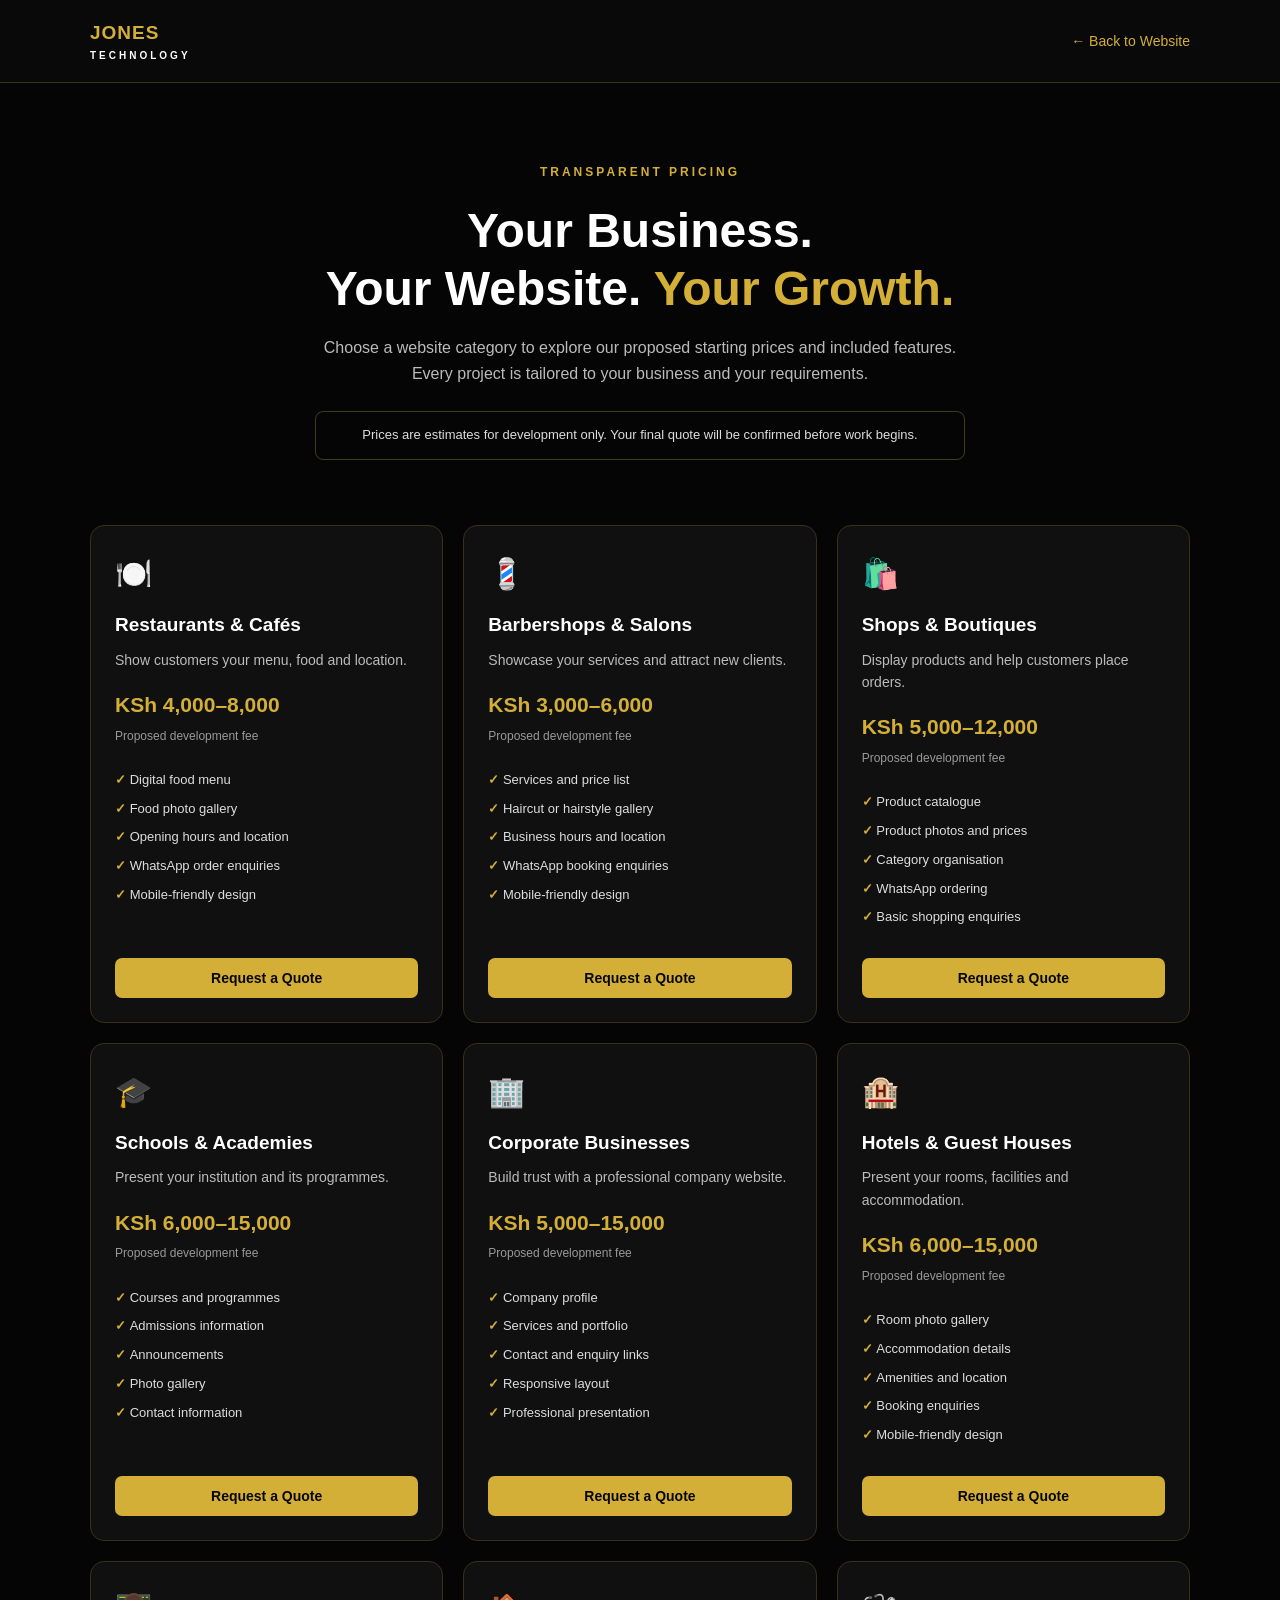
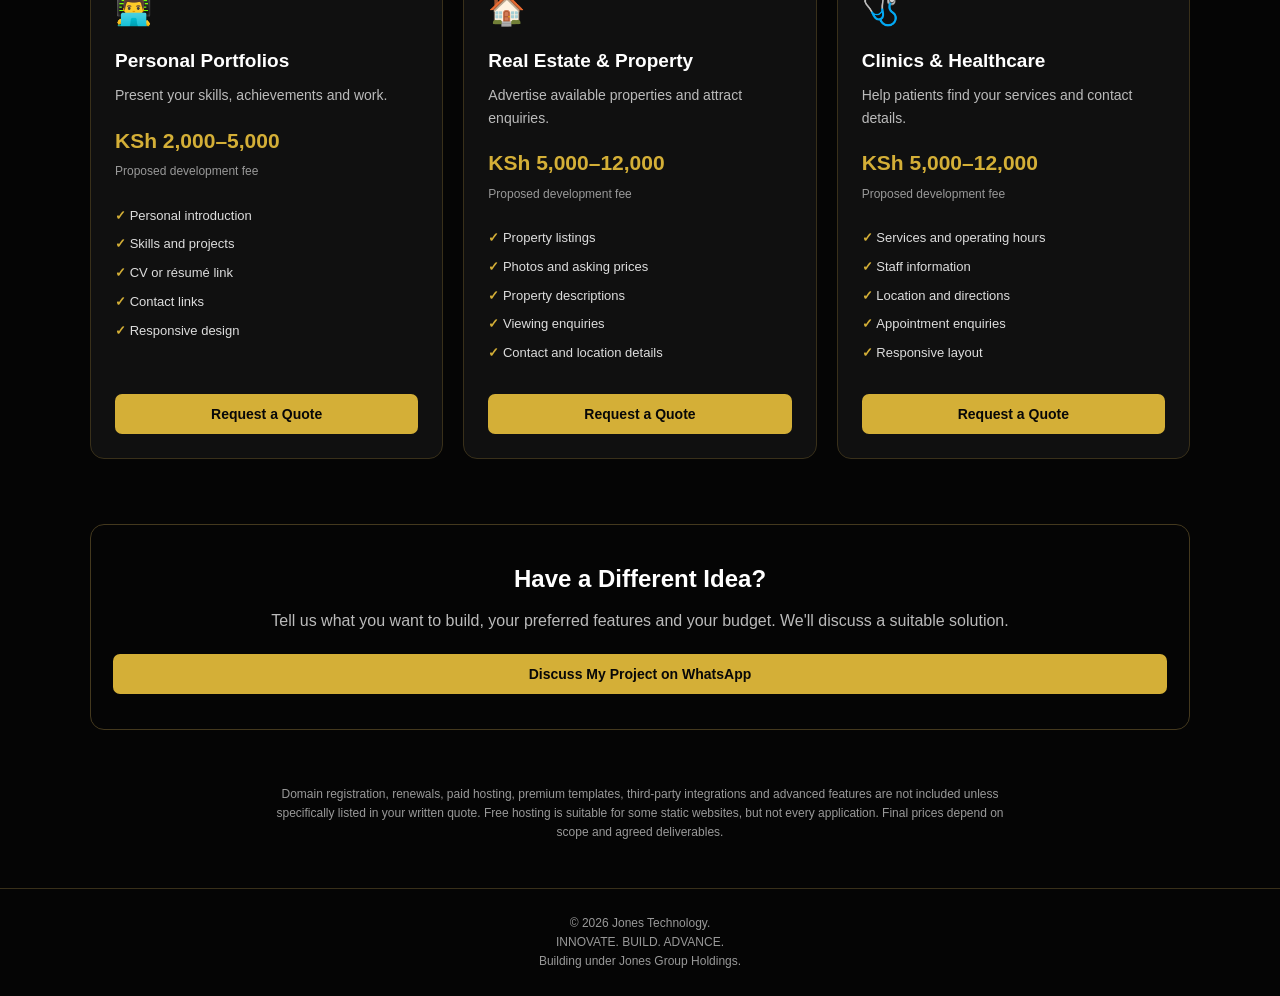
==== pricing.html @ f7d8b6e4 "Add files via upload" ====
<!DOCTYPE html>
<html lang="en">
<head>
    <meta charset="UTF-8">
    <meta name="viewport" content="width=device-width, initial-scale=1.0">

    <title>Website Pricing | Jones Technology</title>

    <meta name="description"
          content="Explore website development packages for restaurants, barbershops, shops, schools and businesses by Jones Technology.">

    <style>
        * {
            margin: 0;
            padding: 0;
            box-sizing: border-box;
        }

        body {
            background: #050505;
            color: #fff;
            font-family: Arial, sans-serif;
            line-height: 1.6;
        }

        a {
            color: inherit;
            text-decoration: none;
        }

        .container {
            width: min(1100px, 92%);
            margin: auto;
        }

        header {
            background: #090909;
            border-bottom: 1px solid #3d3219;
            padding: 18px 0;
        }

        .navbar {
            display: flex;
            justify-content: space-between;
            align-items: center;
            gap: 15px;
        }

        .brand {
            color: #d4af37;
            font-size: 19px;
            font-weight: bold;
            letter-spacing: 1px;
        }

        .brand small {
            display: block;
            color: #fff;
            font-size: 10px;
            letter-spacing: 3px;
        }

        .back-link {
            color: #d4af37;
            font-size: 14px;
        }

        .hero {
            text-align: center;
            padding: 75px 0 45px;
        }

        .tag {
            color: #d4af37;
            font-size: 12px;
            font-weight: bold;
            letter-spacing: 3px;
        }

        h1 {
            font-size: clamp(30px, 6vw, 48px);
            line-height: 1.2;
            margin: 18px 0;
        }

        .hero p {
            color: #bbb;
            max-width: 650px;
            margin: auto;
        }

        .notice {
            margin: 25px auto 0;
            max-width: 650px;
            padding: 13px;
            border: 1px solid #44391e;
            border-radius: 8px;
            color: #ddd;
            font-size: 13px;
        }

        .categories {
            display: grid;
            grid-template-columns: repeat(3, minmax(0, 1fr));
            gap: 20px;
            padding: 20px 0 65px;
        }

        .card {
            background: #101010;
            border: 1px solid #39301a;
            border-radius: 14px;
            padding: 24px;
            display: flex;
            flex-direction: column;
            align-items: flex-start;
            transition: border-color .2s;
        }

        .card:hover,
        .card:target {
            border-color: #d4af37;
        }

        .icon {
            font-size: 30px;
            margin-bottom: 12px;
        }

        .card h2 {
            font-size: 19px;
            margin-bottom: 8px;
        }

        .card p {
            color: #bbb;
            font-size: 14px;
        }

        .price {
            color: #d4af37;
            font-size: 21px;
            font-weight: bold;
            margin: 17px 0 5px;
        }

        .price-note {
            color: #999;
            font-size: 12px;
            margin-bottom: 16px;
        }

        .features {
            list-style: none;
            margin: 8px 0 22px;
            font-size: 13px;
            color: #ddd;
        }

        .features li {
            margin-bottom: 8px;
        }

        .features li::before {
            content: "✓ ";
            color: #d4af37;
            font-weight: bold;
        }

        .quote-button {
            display: block;
            width: 100%;
            margin-top: auto;
            padding: 12px;
            background: #d4af37;
            color: #080808;
            text-align: center;
            font-weight: bold;
            border-radius: 7px;
            border: none;
            cursor: pointer;
            font-size: 14px;
        }

        .quote-button:hover {
            background: #f0d675;
        }

        .custom {
            border: 1px solid #44391e;
            border-radius: 14px;
            padding: 35px 22px;
            text-align: center;
            margin-bottom: 55px;
        }

        .custom h2 {
            margin-bottom: 10px;
        }

        .custom p {
            color: #bbb;
            margin-bottom: 20px;
        }

        .cost-note {
            color: #999;
            font-size: 12px;
            max-width: 760px;
            margin: 0 auto 45px;
            text-align: center;
        }

        footer {
            border-top: 1px solid #39301a;
            padding: 25px 0;
            text-align: center;
            color: #999;
            font-size: 12px;
        }

        @media (max-width: 850px) {
            .categories {
                grid-template-columns: repeat(2, minmax(0, 1fr));
            }
        }

        @media (max-width: 540px) {
            .categories {
                grid-template-columns: 1fr;
            }

            .hero {
                padding-top: 55px;
            }

            .card {
                padding: 22px;
            }
        }
    </style>
</head>

<body>

<header>
    <div class="container navbar">
        <a href="index.html" class="brand">
            JONES
            <small>TECHNOLOGY</small>
        </a>

        <a href="index.html#pricing" class="back-link">
            ← Back to Website
        </a>
    </div>
</header>

<main>
    <section class="hero">
        <div class="container">
            <span class="tag">TRANSPARENT PRICING</span>

            <h1>
                Your Business.<br>
                Your Website.
                <span style="color:#d4af37;">Your Growth.</span>
            </h1>

            <p>
                Choose a website category to explore our proposed
                starting prices and included features. Every project
                is tailored to your business and your requirements.
            </p>

            <div class="notice">
                Prices are estimates for development only.
                Your final quote will be confirmed before work begins.
            </div>
        </div>
    </section>

    <section class="container categories">

        <article class="card" id="restaurant">
            <div class="icon">🍽️</div>
            <h2>Restaurants & Cafés</h2>
            <p>Show customers your menu, food and location.</p>
            <div class="price">KSh 4,000–8,000</div>
            <div class="price-note">Proposed development fee</div>
            <ul class="features">
                <li>Digital food menu</li>
                <li>Food photo gallery</li>
                <li>Opening hours and location</li>
                <li>WhatsApp order enquiries</li>
                <li>Mobile-friendly design</li>
            </ul>
            <button class="quote-button"
                    type="button"
                    data-category="Restaurant or Café"
                    data-price="KSh 4,000–8,000">
                Request a Quote
            </button>
        </article>

        <article class="card" id="barbershop">
            <div class="icon">💈</div>
            <h2>Barbershops & Salons</h2>
            <p>Showcase your services and attract new clients.</p>
            <div class="price">KSh 3,000–6,000</div>
            <div class="price-note">Proposed development fee</div>
            <ul class="features">
                <li>Services and price list</li>
                <li>Haircut or hairstyle gallery</li>
                <li>Business hours and location</li>
                <li>WhatsApp booking enquiries</li>
                <li>Mobile-friendly design</li>
            </ul>
            <button class="quote-button"
                    type="button"
                    data-category="Barbershop or Salon"
                    data-price="KSh 3,000–6,000">
                Request a Quote
            </button>
        </article>

        <article class="card" id="shop">
            <div class="icon">🛍️</div>
            <h2>Shops & Boutiques</h2>
            <p>Display products and help customers place orders.</p>
            <div class="price">KSh 5,000–12,000</div>
            <div class="price-note">Proposed development fee</div>
            <ul class="features">
                <li>Product catalogue</li>
                <li>Product photos and prices</li>
                <li>Category organisation</li>
                <li>WhatsApp ordering</li>
                <li>Basic shopping enquiries</li>
            </ul>
            <button class="quote-button"
                    type="button"
                    data-category="Shop or Boutique"
                    data-price="KSh 5,000–12,000">
                Request a Quote
            </button>
        </article>

        <article class="card" id="school">
            <div class="icon">🎓</div>
            <h2>Schools & Academies</h2>
            <p>Present your institution and its programmes.</p>
            <div class="price">KSh 6,000–15,000</div>
            <div class="price-note">Proposed development fee</div>
            <ul class="features">
                <li>Courses and programmes</li>
                <li>Admissions information</li>
                <li>Announcements</li>
                <li>Photo gallery</li>
                <li>Contact information</li>
            </ul>
            <button class="quote-button"
                    type="button"
                    data-category="School or Academy"
                    data-price="KSh 6,000–15,000">
                Request a Quote
            </button>
        </article>

        <article class="card" id="corporate">
            <div class="icon">🏢</div>
            <h2>Corporate Businesses</h2>
            <p>Build trust with a professional company website.</p>
            <div class="price">KSh 5,000–15,000</div>
            <div class="price-note">Proposed development fee</div>
            <ul class="features">
                <li>Company profile</li>
                <li>Services and portfolio</li>
                <li>Contact and enquiry links</li>
                <li>Responsive layout</li>
                <li>Professional presentation</li>
            </ul>
            <button class="quote-button"
                    type="button"
                    data-category="Corporate Business"
                    data-price="KSh 5,000–15,000">
                Request a Quote
            </button>
        </article>

        <article class="card" id="hotel">
            <div class="icon">🏨</div>
            <h2>Hotels & Guest Houses</h2>
            <p>Present your rooms, facilities and accommodation.</p>
            <div class="price">KSh 6,000–15,000</div>
            <div class="price-note">Proposed development fee</div>
            <ul class="features">
                <li>Room photo gallery</li>
                <li>Accommodation details</li>
                <li>Amenities and location</li>
                <li>Booking enquiries</li>
                <li>Mobile-friendly design</li>
            </ul>
            <button class="quote-button"
                    type="button"
                    data-category="Hotel or Guest House"
                    data-price="KSh 6,000–15,000">
                Request a Quote
            </button>
        </article>

        <article class="card" id="portfolio">
            <div class="icon">👨‍💻</div>
            <h2>Personal Portfolios</h2>
            <p>Present your skills, achievements and work.</p>
            <div class="price">KSh 2,000–5,000</div>
            <div class="price-note">Proposed development fee</div>
            <ul class="features">
                <li>Personal introduction</li>
                <li>Skills and projects</li>
                <li>CV or résumé link</li>
                <li>Contact links</li>
                <li>Responsive design</li>
            </ul>
            <button class="quote-button"
                    type="button"
                    data-category="Personal Portfolio"
                    data-price="KSh 2,000–5,000">
                Request a Quote
            </button>
        </article>

        <article class="card" id="real-estate">
            <div class="icon">🏠</div>
            <h2>Real Estate & Property</h2>
            <p>Advertise available properties and attract enquiries.</p>
            <div class="price">KSh 5,000–12,000</div>
            <div class="price-note">Proposed development fee</div>
            <ul class="features">
                <li>Property listings</li>
                <li>Photos and asking prices</li>
                <li>Property descriptions</li>
                <li>Viewing enquiries</li>
                <li>Contact and location details</li>
            </ul>
            <button class="quote-button"
                    type="button"
                    data-category="Real Estate or Property"
                    data-price="KSh 5,000–12,000">
                Request a Quote
            </button>
        </article>

        <article class="card" id="clinic">
            <div class="icon">🩺</div>
            <h2>Clinics & Healthcare</h2>
            <p>Help patients find your services and contact details.</p>
            <div class="price">KSh 5,000–12,000</div>
            <div class="price-note">Proposed development fee</div>
            <ul class="features">
                <li>Services and operating hours</li>
                <li>Staff information</li>
                <li>Location and directions</li>
                <li>Appointment enquiries</li>
                <li>Responsive layout</li>
            </ul>
            <button class="quote-button"
                    type="button"
                    data-category="Clinic or Healthcare Business"
                    data-price="KSh 5,000–12,000">
                Request a Quote
            </button>
        </article>

    </section>

    <section class="container custom">
        <h2>Have a Different Idea?</h2>
        <p>
            Tell us what you want to build, your preferred features
            and your budget. We'll discuss a suitable solution.
        </p>
        <button class="quote-button"
                type="button"
                data-category="Custom Website Project"
                data-price="Custom quote">
            Discuss My Project on WhatsApp
        </button>
    </section>

    <p class="container cost-note">
        Domain registration, renewals, paid hosting, premium templates,
        third-party integrations and advanced features are not included
        unless specifically listed in your written quote. Free hosting
        is suitable for some static websites, but not every application.
        Final prices depend on scope and agreed deliverables.
    </p>
</main>

<footer>
    <div class="container">
        <p>© <span id="year"></span> Jones Technology.</p>
        <p>INNOVATE. BUILD. ADVANCE.</p>
        <p>Building under Jones Group Holdings.</p>
    </div>
</footer>

<script>
    const WHATSAPP_NUMBER = "254118561249";

    document.getElementById("year").textContent =
        new Date().getFullYear();

    document.querySelectorAll(".quote-button").forEach(function(button) {
        button.addEventListener("click", function() {
            const category = button.dataset.category;
            const price = button.dataset.price;

            const message = [
                "Hello Jones Technology!",
                "",
                "I would like to enquire about a website project.",
                "",
                "Business category: " + category,
                "Displayed development price: " + price,
                "",
                "My business name:",
                "Features I need:",
                "My budget:",
                "My preferred launch date:",
                "",
                "Please provide a detailed quote, including any additional costs."
            ].join("\n");

            const url = "https://wa.me/" + WHATSAPP_NUMBER +
                "?text=" + encodeURIComponent(message);

            window.open(url, "_blank");
        });
    });
</script>

</body>
</html>
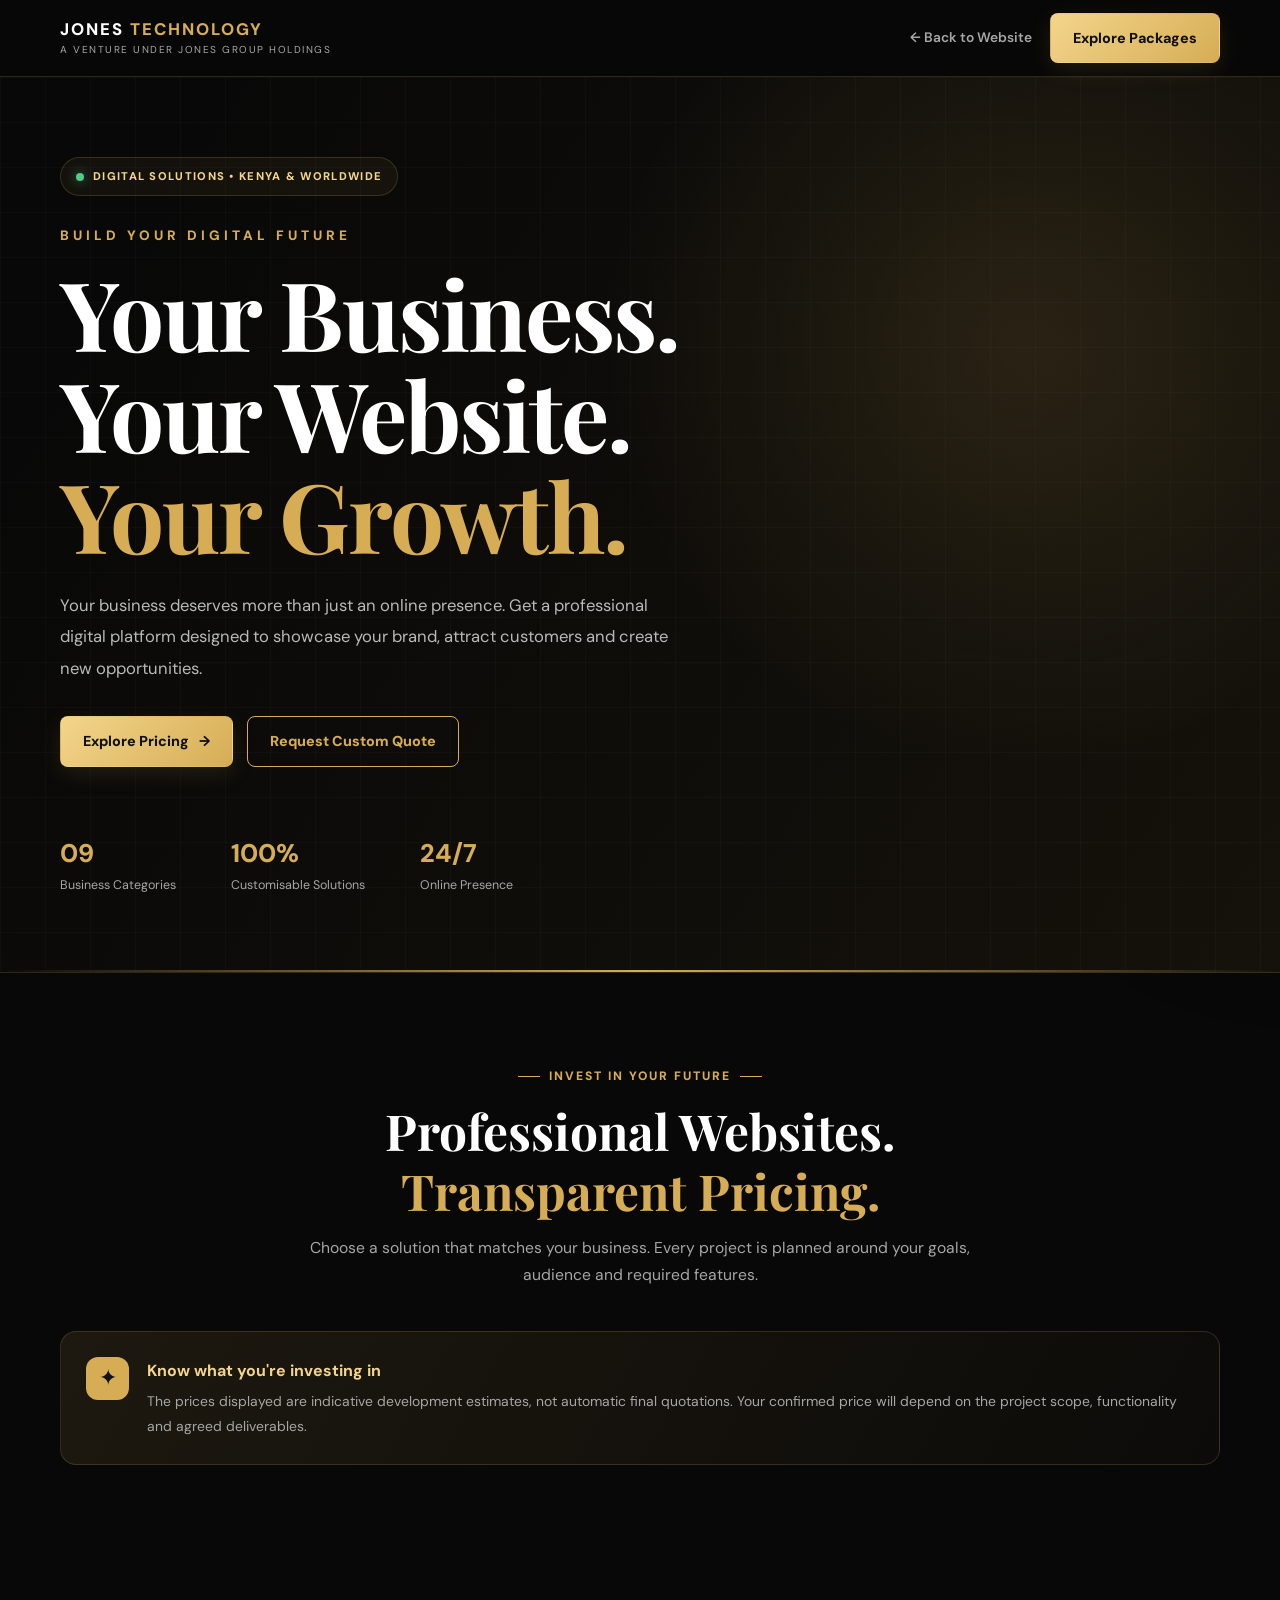
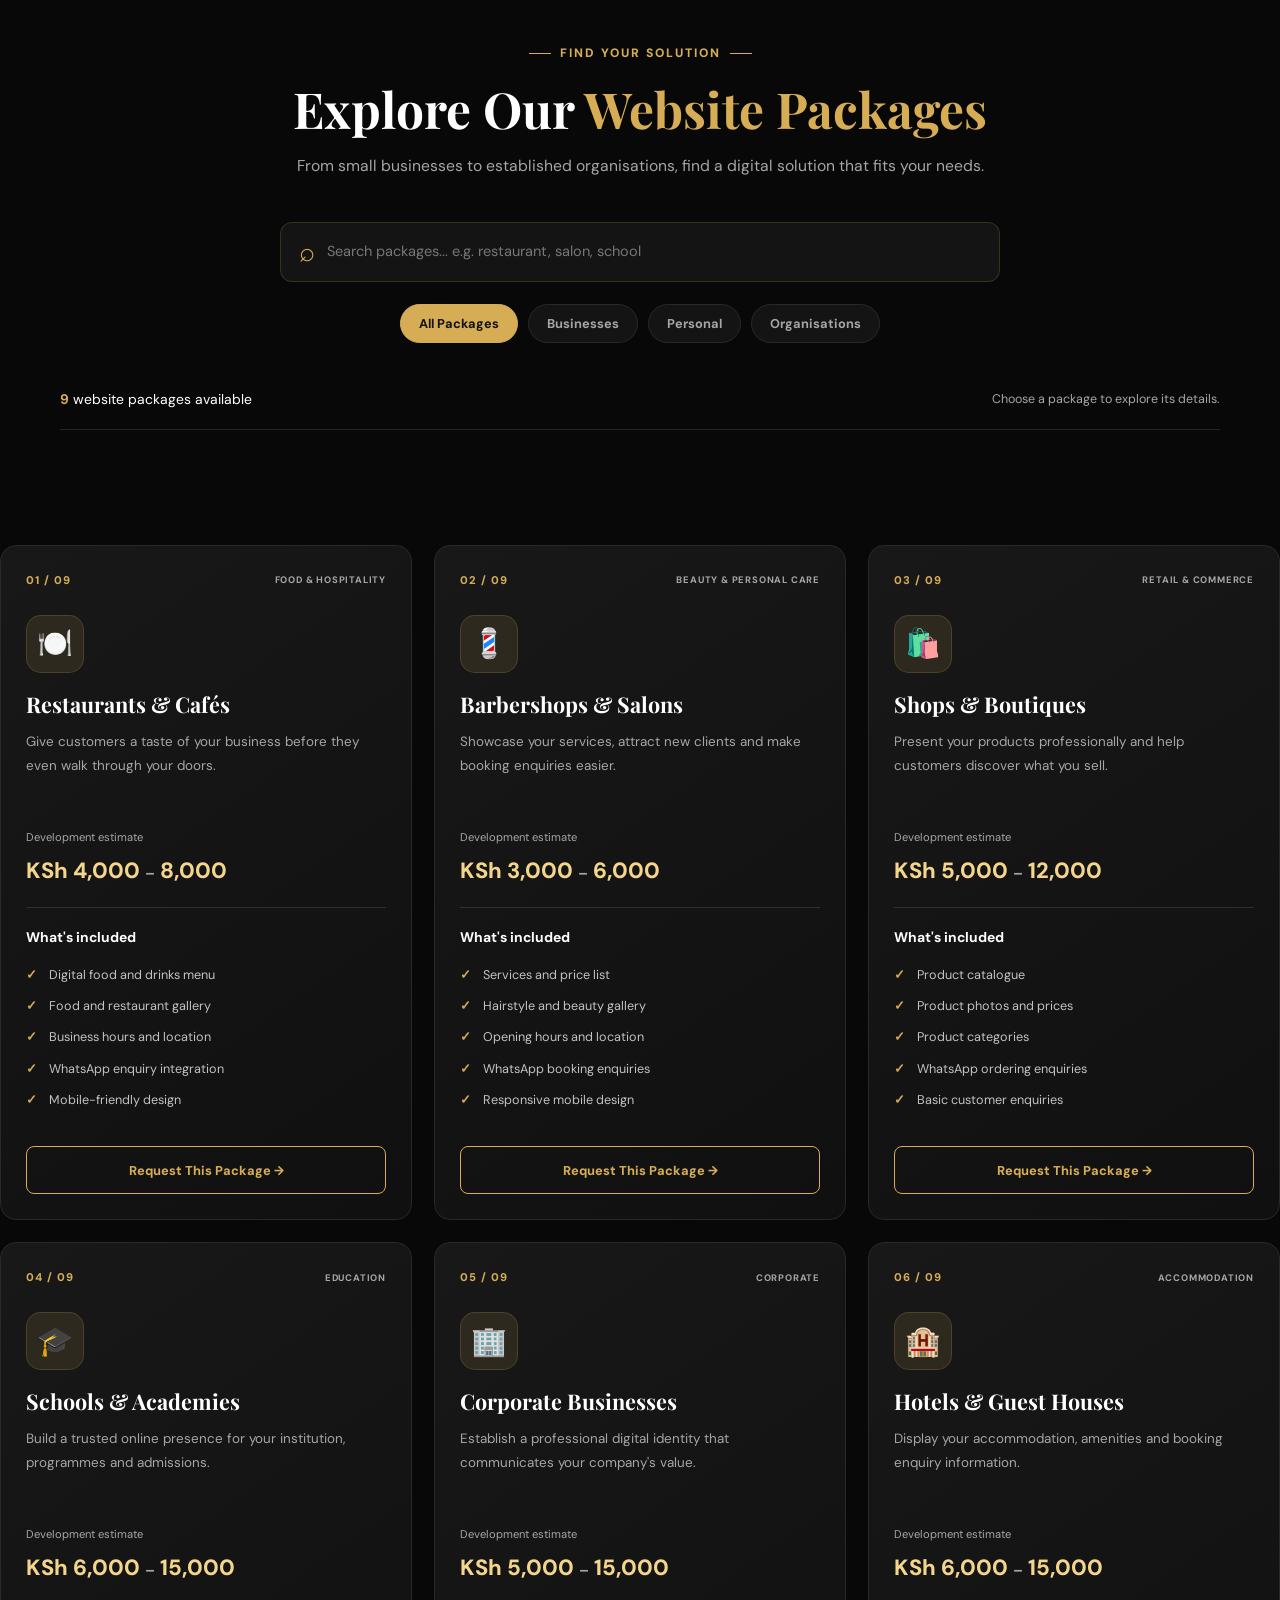
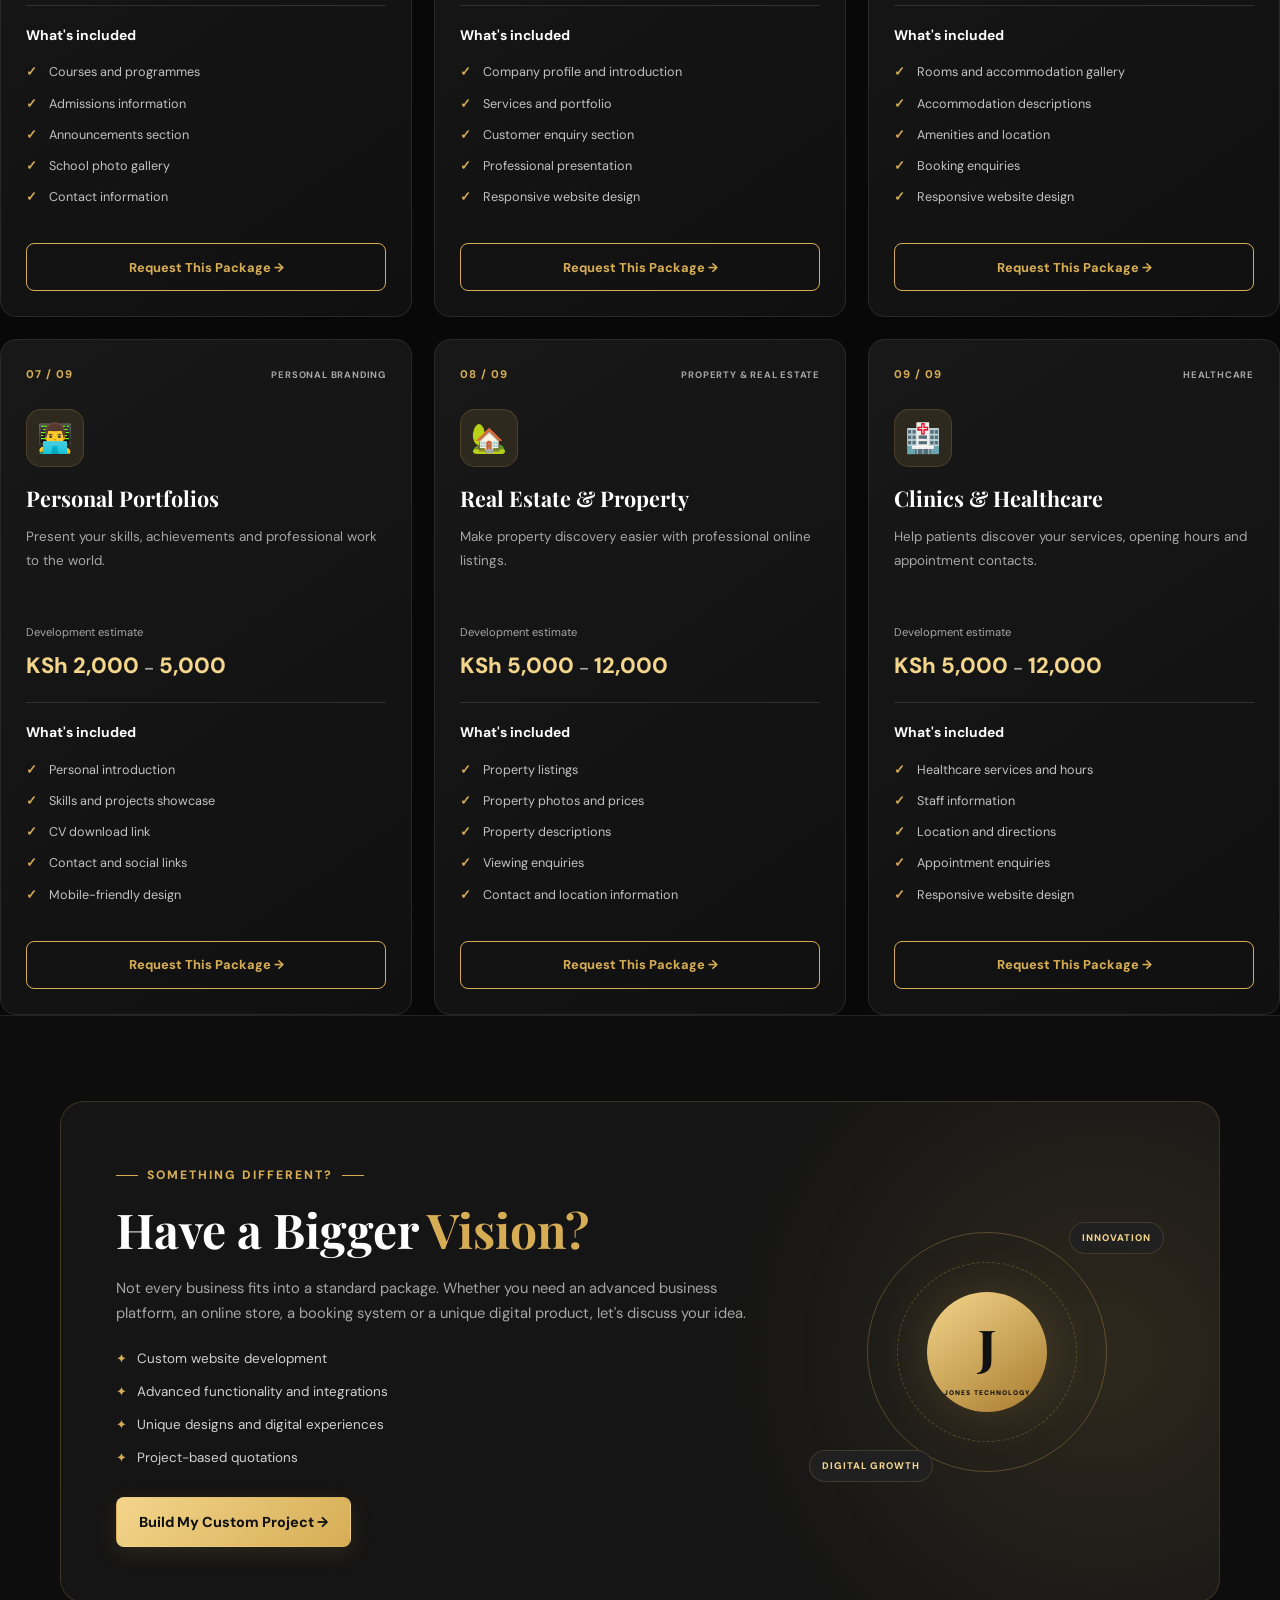
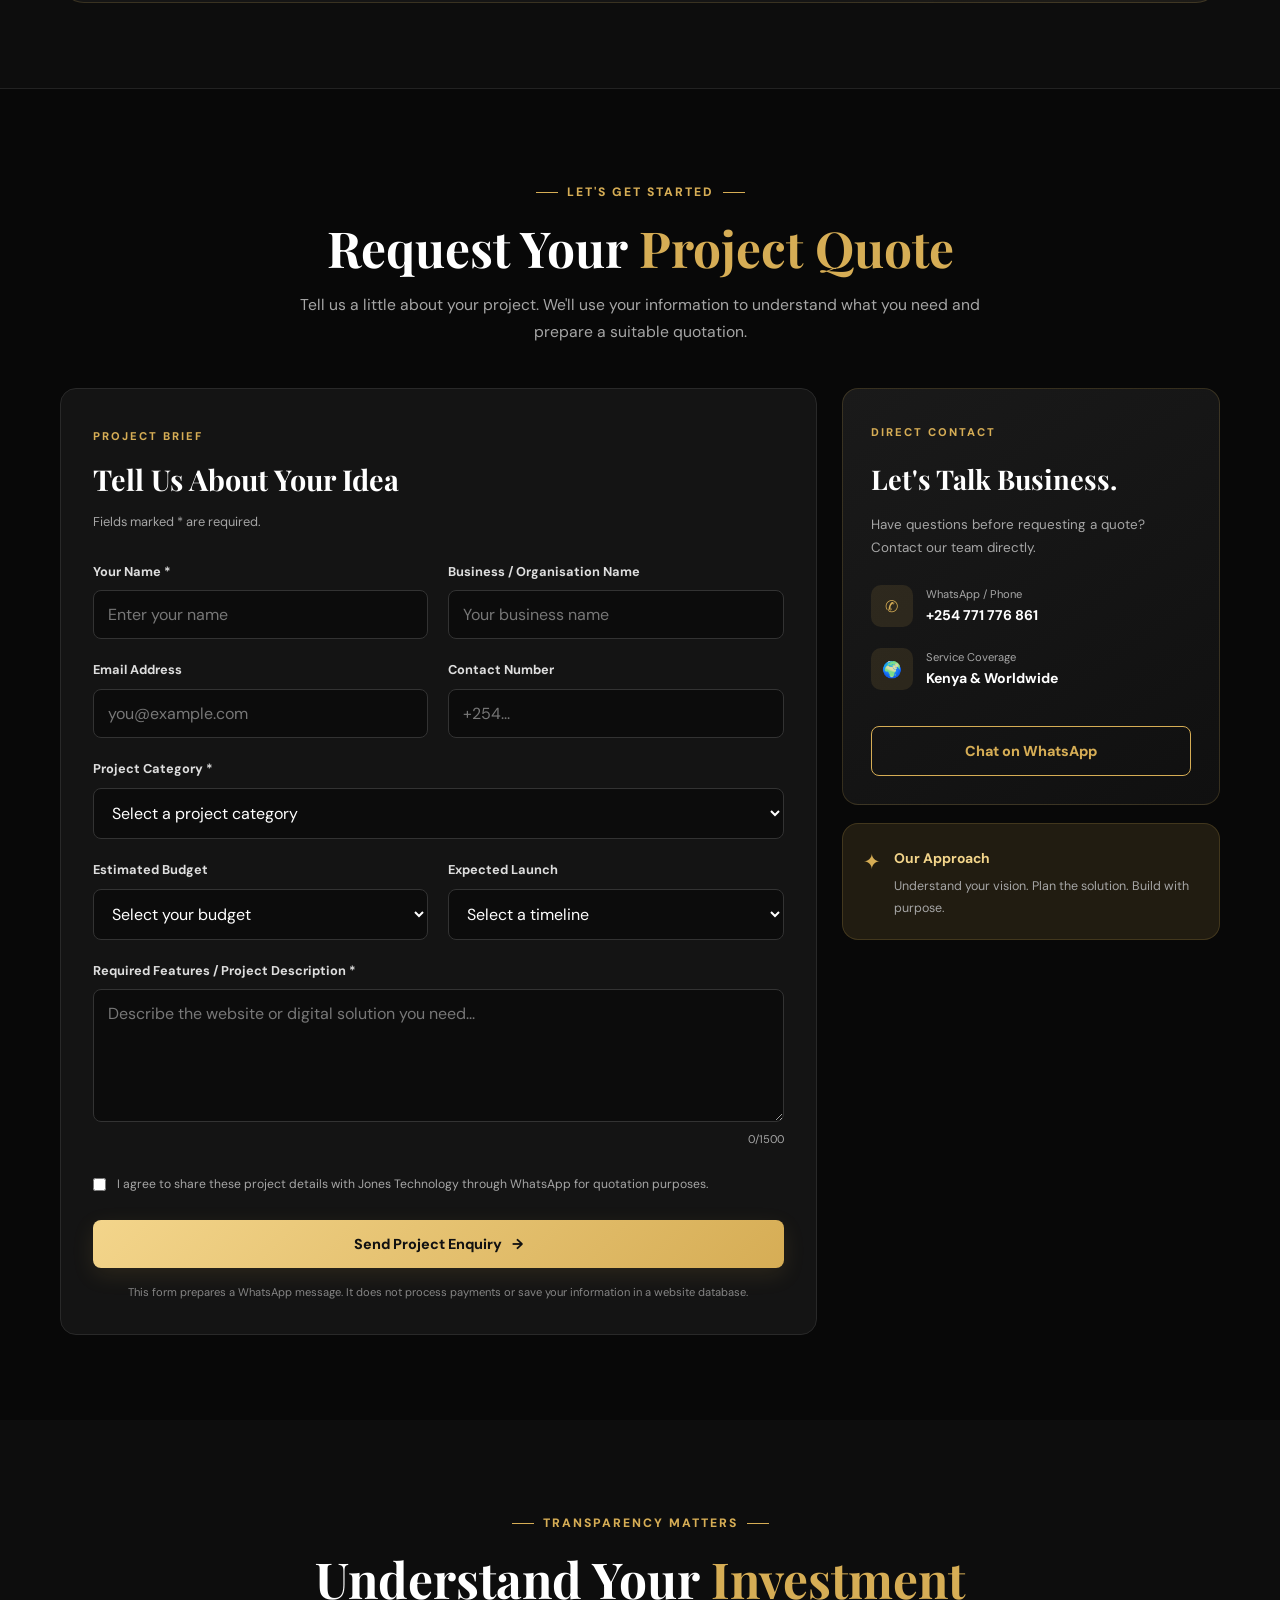
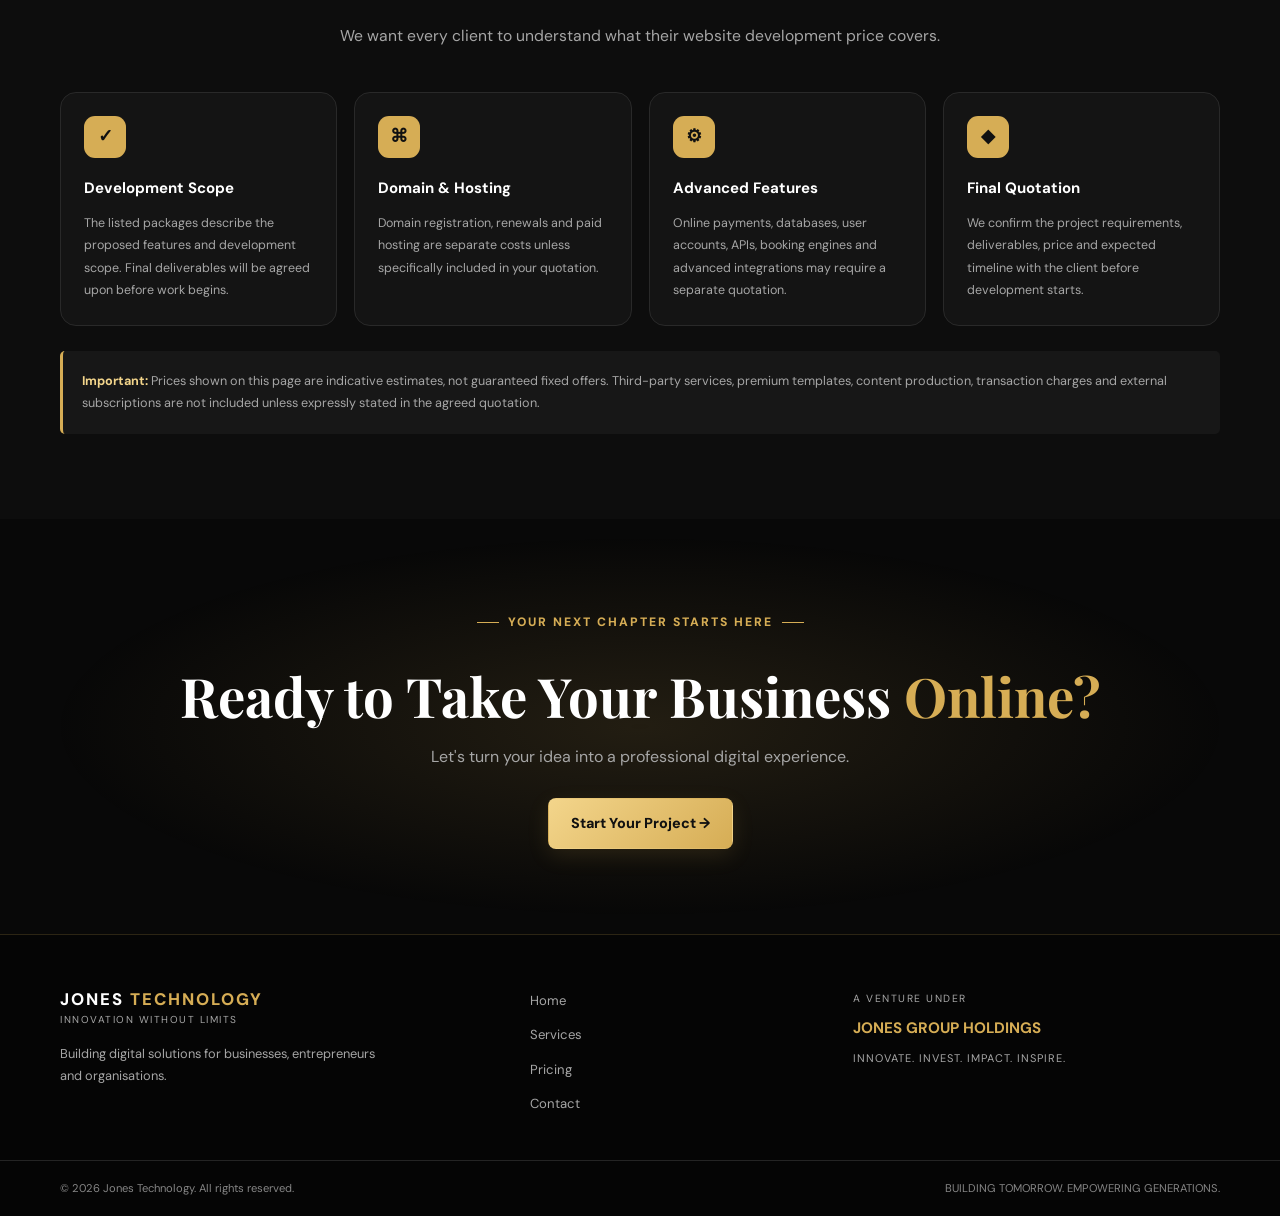
==== commit d86bd144: "Add files via upload" ====
--- a/pricing.html
+++ b/pricing.html
@@ -5,23 +5,96 @@
     <meta charset="UTF-8">
     <meta name="viewport" content="width=device-width, initial-scale=1.0">
 
+    <meta name="description"
+          content="Explore professional website development packages by Jones Technology. Affordable digital solutions for businesses, entrepreneurs and organisations in Kenya and worldwide.">
+
+    <meta name="theme-color" content="#080808">
+
     <title>Website Pricing | Jones Technology</title>
 
-    <meta name="description"
-          content="Explore website development packages for restaurants, barbershops, shops, schools and businesses by Jones Technology.">
+    <link rel="preconnect" href="https://fonts.googleapis.com">
+    <link rel="preconnect" href="https://fonts.gstatic.com" crossorigin>
+
+    <link href="https://fonts.googleapis.com/css2?family=DM+Sans:wght@400;500;600;700;800&family=Playfair+Display:wght@600;700;800&display=swap"
+          rel="stylesheet">
 
     <style>
+        /* =========================================
+           JONES TECHNOLOGY
+           WEBSITE PRICING — MODERN EDITION
+           A venture under Jones Group Holdings
+        ========================================= */
+
+        :root {
+            --black: #080808;
+            --black-soft: #101010;
+            --black-card: #141414;
+            --black-light: #1b1b1b;
+
+            --gold: #d6ad55;
+            --gold-light: #f3d58b;
+            --gold-dark: #a77b2e;
+
+            --white: #ffffff;
+            --text: #eeeeee;
+            --muted: #a6a6a6;
+
+            --border: rgba(214, 173, 85, 0.19);
+            --gold-glow: rgba(214, 173, 85, 0.12);
+
+            --radius-small: 10px;
+            --radius-medium: 16px;
+            --radius-large: 24px;
+
+            --shadow:
+                0 15px 45px rgba(0, 0, 0, 0.35);
+
+            --transition:
+                0.3s ease;
+        }
+
+        /* RESET */
+
         * {
             margin: 0;
             padding: 0;
             box-sizing: border-box;
         }
 
+        html {
+            scroll-behavior: smooth;
+            scroll-padding-top: 90px;
+        }
+
         body {
-            background: #050505;
-            color: #fff;
-            font-family: Arial, sans-serif;
-            line-height: 1.6;
+            min-height: 100vh;
+            background: var(--black);
+            color: var(--text);
+
+            font-family: "DM Sans", sans-serif;
+
+            line-height: 1.7;
+            overflow-x: hidden;
+        }
+
+        body,
+        button,
+        input,
+        select,
+        textarea {
+            font-family: "DM Sans", sans-serif;
+        }
+
+        button,
+        input,
+        select,
+        textarea {
+            font-size: inherit;
+        }
+
+        button,
+        a {
+            -webkit-tap-highlight-color: transparent;
         }
 
         a {
@@ -29,516 +102,3475 @@
             text-decoration: none;
         }
 
+        button {
+            cursor: pointer;
+        }
+
+        img {
+            display: block;
+            max-width: 100%;
+        }
+
+        /* GENERAL LAYOUT */
+
         .container {
-            width: min(1100px, 92%);
-            margin: auto;
-        }
-
-        header {
-            background: #090909;
-            border-bottom: 1px solid #3d3219;
+            width: min(1160px, 92%);
+            margin: 0 auto;
+        }
+
+        .section {
+            padding: 85px 0;
+        }
+
+        .section-heading {
+            max-width: 700px;
+            margin: 0 auto 42px;
+            text-align: center;
+        }
+
+        .eyebrow {
+            display: inline-flex;
+            align-items: center;
+            gap: 9px;
+
+            color: var(--gold);
+            font-size: 0.76rem;
+            font-weight: 800;
+            letter-spacing: 2px;
+            text-transform: uppercase;
+
+            margin-bottom: 15px;
+        }
+
+        .eyebrow::before,
+        .eyebrow::after {
+            content: "";
+            width: 22px;
+            height: 1px;
+            background: var(--gold);
+        }
+
+        .section-heading h2 {
+            color: var(--white);
+            font-family: "Playfair Display", serif;
+
+            font-size: clamp(2rem, 5vw, 3.1rem);
+            line-height: 1.2;
+
+            margin-bottom: 15px;
+        }
+
+        .section-heading h2 span {
+            color: var(--gold);
+        }
+
+        .section-heading p {
+            color: var(--muted);
+            font-size: 0.98rem;
+        }
+
+        /* BUTTON SYSTEM */
+
+        .btn {
+            display: inline-flex;
+            justify-content: center;
+            align-items: center;
+            gap: 10px;
+
+            min-height: 48px;
+            padding: 12px 22px;
+
+            border: 1px solid transparent;
+            border-radius: 8px;
+
+            font-weight: 800;
+            font-size: 0.9rem;
+
+            transition: var(--transition);
+            text-align: center;
+        }
+
+        .btn-primary {
+            background: linear-gradient(
+                135deg,
+                var(--gold-light),
+                var(--gold)
+            );
+
+            color: #111;
+            box-shadow: 0 7px 22px var(--gold-glow);
+        }
+
+        .btn-primary:hover {
+            transform: translateY(-3px);
+            box-shadow: 0 12px 30px rgba(214, 173, 85, 0.25);
+        }
+
+        .btn-outline {
+            border-color: var(--gold);
+            color: var(--gold);
+            background: transparent;
+        }
+
+        .btn-outline:hover {
+            background: var(--gold);
+            color: #111;
+            transform: translateY(-2px);
+        }
+
+        /* ACCESSIBILITY */
+
+        :focus-visible {
+            outline: 3px solid var(--gold-light);
+            outline-offset: 4px;
+        }
+
+        ::selection {
+            background: var(--gold);
+            color: #111;
+        }
+
+        /* SUBTLE BACKGROUND EFFECT */
+
+        .gold-glow {
+            position: fixed;
+            width: 320px;
+            height: 320px;
+
+            border-radius: 50%;
+            background: var(--gold);
+
+            filter: blur(150px);
+            opacity: 0.045;
+
+            pointer-events: none;
+            z-index: -1;
+        }
+
+        .glow-one {
+            top: 10%;
+            left: -180px;
+        }
+
+        .glow-two {
+            bottom: 5%;
+            right: -180px;
+        }
+
+        /* HEADER */
+
+        .site-header {
+            position: sticky;
+            top: 0;
+            z-index: 1000;
+
+            background: rgba(8, 8, 8, 0.94);
+            backdrop-filter: blur(15px);
+            -webkit-backdrop-filter: blur(15px);
+
+            border-bottom: 1px solid var(--border);
+        }
+
+        .header-inner {
+            min-height: 76px;
+
+            display: flex;
+            align-items: center;
+            justify-content: space-between;
+            gap: 20px;
+        }
+
+        .brand {
+            display: flex;
+            flex-direction: column;
+            line-height: 1.15;
+        }
+
+        .brand-name {
+            color: var(--white);
+            font-size: 1.05rem;
+            font-weight: 800;
+            letter-spacing: 2px;
+        }
+
+        .brand-name span {
+            color: var(--gold);
+        }
+
+        .brand-caption {
+            color: var(--muted);
+            font-size: 0.63rem;
+            letter-spacing: 1.5px;
+            margin-top: 5px;
+        }
+
+        .header-actions {
+            display: flex;
+            align-items: center;
+            gap: 18px;
+        }
+
+        .back-home {
+            color: var(--muted);
+            font-size: 0.86rem;
+            font-weight: 600;
+            transition: var(--transition);
+        }
+
+        .back-home:hover {
+            color: var(--gold);
+        }
+
+        /* RESPONSIVE FOUNDATION */
+
+        @media (max-width: 600px) {
+
+            .container {
+                width: 90%;
+            }
+
+            .section {
+                padding: 65px 0;
+            }
+
+            .header-inner {
+                min-height: 68px;
+            }
+
+            .brand-name {
+                font-size: 0.91rem;
+            }
+
+            .brand-caption {
+                font-size: 0.55rem;
+            }
+
+            .header-actions {
+                gap: 10px;
+            }
+
+            .back-home {
+                font-size: 0.76rem;
+            }
+        }
+
+        @media (prefers-reduced-motion: reduce) {
+            *,
+            *::before,
+            *::after {
+                scroll-behavior: auto !important;
+                animation-duration: 0.01ms !important;
+                transition-duration: 0.01ms !important;
+            }
+        }
+    </style>
+</head>
+
+<body>
+
+    <div class="gold-glow glow-one"></div>
+    <div class="gold-glow glow-two"></div>
+
+    
+    <!-- HEADER -->
+    <header class="site-header">
+        <div class="container header-inner">
+
+            <a href="index.html" class="brand" aria-label="Jones Technology home">
+                <span class="brand-name">JONES <span>TECHNOLOGY</span></span>
+                <span class="brand-caption">A VENTURE UNDER JONES GROUP HOLDINGS</span>
+            </a>
+
+            <div class="header-actions">
+                <a href="index.html#services" class="back-home">
+                    ← Back to Website
+                </a>
+
+                <a href="#packages" class="btn btn-primary">
+                    Explore Packages
+                </a>
+            </div>
+
+        </div>
+    </header>
+
+
+    <main>
+
+        <!-- HERO SECTION -->
+        <section class="pricing-hero">
+
+            <div class="hero-overlay"></div>
+
+            <div class="container hero-content">
+
+                <div class="hero-badge">
+                    <span class="status-dot"></span>
+                    DIGITAL SOLUTIONS • KENYA & WORLDWIDE
+                </div>
+
+                <p class="hero-kicker">
+                    BUILD YOUR DIGITAL FUTURE
+                </p>
+
+                <h1>
+                    Your Business.<br>
+                    Your Website.<br>
+                    <span>Your Growth.</span>
+                </h1>
+
+                <p class="hero-description">
+                    Your business deserves more than just an online presence.
+                    Get a professional digital platform designed to showcase
+                    your brand, attract customers and create new opportunities.
+                </p>
+
+                <div class="hero-actions">
+
+                    <a href="#packages" class="btn btn-primary">
+                        Explore Pricing <span>→</span>
+                    </a>
+
+                    <a href="#custom-project" class="btn btn-outline">
+                        Request Custom Quote
+                    </a>
+
+                </div>
+
+                <div class="hero-trust">
+
+                    <div>
+                        <strong>09</strong>
+                        <span>Business Categories</span>
+                    </div>
+
+                    <div>
+                        <strong>100%</strong>
+                        <span>Customisable Solutions</span>
+                    </div>
+
+                    <div>
+                        <strong>24/7</strong>
+                        <span>Online Presence</span>
+                    </div>
+
+                </div>
+
+            </div>
+
+            <div class="hero-bottom-line"></div>
+
+        </section>
+
+
+        <!-- HERO STYLES -->
+        <style>
+
+            .pricing-hero {
+                position: relative;
+                min-height: 650px;
+
+                display: flex;
+                align-items: center;
+
+                overflow: hidden;
+
+                background:
+                    radial-gradient(
+                        circle at 80% 30%,
+                        rgba(214, 173, 85, 0.13),
+                        transparent 35%
+                    ),
+                    linear-gradient(
+                        120deg,
+                        #080808 10%,
+                        #15120b 100%
+                    );
+
+                border-bottom: 1px solid var(--border);
+            }
+
+            .hero-overlay {
+                position: absolute;
+                inset: 0;
+
+                background-image:
+                    linear-gradient(
+                        rgba(255,255,255,0.018) 1px,
+                        transparent 1px
+                    ),
+                    linear-gradient(
+                        90deg,
+                        rgba(255,255,255,0.018) 1px,
+                        transparent 1px
+                    );
+
+                background-size: 45px 45px;
+                pointer-events: none;
+            }
+
+            .hero-content {
+                position: relative;
+                z-index: 2;
+                padding-top: 80px;
+                padding-bottom: 75px;
+            }
+
+            .hero-badge {
+                display: inline-flex;
+                align-items: center;
+                gap: 9px;
+
+                padding: 9px 15px;
+
+                border: 1px solid var(--border);
+                border-radius: 50px;
+
+                color: var(--gold-light);
+                background: rgba(214, 173, 85, 0.06);
+
+                font-size: 0.7rem;
+                font-weight: 800;
+                letter-spacing: 1.3px;
+
+                margin-bottom: 28px;
+            }
+
+            .status-dot {
+                width: 8px;
+                height: 8px;
+
+                border-radius: 50%;
+                background: #54c98a;
+
+                box-shadow: 0 0 12px rgba(84, 201, 138, 0.7);
+            }
+
+            .hero-kicker {
+                color: var(--gold);
+                font-size: 0.85rem;
+                font-weight: 800;
+                letter-spacing: 4px;
+                margin-bottom: 15px;
+            }
+
+            .hero-content h1 {
+                color: var(--white);
+
+                font-family: "Playfair Display", serif;
+                font-size: clamp(3rem, 8vw, 6rem);
+
+                line-height: 1.05;
+                letter-spacing: -2px;
+
+                margin-bottom: 25px;
+            }
+
+            .hero-content h1 span {
+                color: var(--gold);
+            }
+
+            .hero-description {
+                max-width: 620px;
+
+                color: #b9b9b9;
+                font-size: 1.04rem;
+                line-height: 1.9;
+
+                margin-bottom: 32px;
+            }
+
+            .hero-actions {
+                display: flex;
+                flex-wrap: wrap;
+                gap: 14px;
+                margin-bottom: 65px;
+            }
+
+            .hero-trust {
+                display: flex;
+                flex-wrap: wrap;
+                gap: 55px;
+            }
+
+            .hero-trust div {
+                display: flex;
+                flex-direction: column;
+            }
+
+            .hero-trust strong {
+                color: var(--gold);
+                font-size: 1.6rem;
+                font-weight: 800;
+            }
+
+            .hero-trust span {
+                color: var(--muted);
+                font-size: 0.78rem;
+            }
+
+            .hero-bottom-line {
+                position: absolute;
+                bottom: 0;
+                left: 0;
+
+                width: 100%;
+                height: 2px;
+
+                background: linear-gradient(
+                    90deg,
+                    transparent,
+                    var(--gold),
+                    transparent
+                );
+            }
+
+            @media (max-width: 600px) {
+
+                .pricing-hero {
+                    min-height: auto;
+                }
+
+                .hero-content {
+                    padding-top: 75px;
+                    padding-bottom: 65px;
+                }
+
+                .hero-content h1 {
+                    font-size: clamp(2.7rem, 13vw, 4.3rem);
+                    letter-spacing: -1px;
+                }
+
+                .hero-kicker {
+                    font-size: 0.72rem;
+                    letter-spacing: 2.5px;
+                }
+
+                .hero-description {
+                    font-size: 0.93rem;
+                }
+
+                .hero-actions {
+                    flex-direction: column;
+                    margin-bottom: 45px;
+                }
+
+                .hero-actions .btn {
+                    width: 100%;
+                }
+
+                .hero-trust {
+                    gap: 25px;
+                    justify-content: space-between;
+                }
+
+                .hero-trust strong {
+                    font-size: 1.3rem;
+                }
+
+                .hero-trust span {
+                    font-size: 0.68rem;
+                }
+            }
+
+        </style>
+
+
+        <!-- PRICING INTRODUCTION -->
+        <section class="section pricing-intro" id="pricing-intro">
+
+            <div class="container">
+
+                <div class="section-heading">
+
+                    <span class="eyebrow">INVEST IN YOUR FUTURE</span>
+
+                    <h2>
+                        Professional Websites.<br>
+                        <span>Transparent Pricing.</span>
+                    </h2>
+
+                    <p>
+                        Choose a solution that matches your business.
+                        Every project is planned around your goals,
+                        audience and required features.
+                    </p>
+
+                </div>
+
+
+                <!-- PRICING TRANSPARENCY NOTICE -->
+                <div class="pricing-notice">
+
+                    <div class="notice-icon">✦</div>
+
+                    <div class="notice-content">
+
+                        <strong>Know what you're investing in</strong>
+
+                        <p>
+                            The prices displayed are indicative development
+                            estimates, not automatic final quotations.
+                            Your confirmed price will depend on the project
+                            scope, functionality and agreed deliverables.
+                        </p>
+
+                    </div>
+
+                </div>
+
+            </div>
+
+        </section>
+
+
+        <style>
+
+            .pricing-notice {
+                display: flex;
+                align-items: flex-start;
+                gap: 18px;
+
+                padding: 25px;
+
+                background: linear-gradient(
+                    120deg,
+                    rgba(214, 173, 85, 0.10),
+                    rgba(214, 173, 85, 0.025)
+                );
+
+                border: 1px solid var(--border);
+                border-radius: var(--radius-medium);
+            }
+
+            .notice-icon {
+                flex-shrink: 0;
+
+                width: 43px;
+                height: 43px;
+
+                display: grid;
+                place-items: center;
+
+                color: #111;
+                background: var(--gold);
+
+                border-radius: 12px;
+                font-size: 1.4rem;
+            }
+
+            .notice-content strong {
+                display: block;
+                color: var(--gold-light);
+                font-size: 1rem;
+                margin-bottom: 5px;
+            }
+
+            .notice-content p {
+                color: var(--muted);
+                font-size: 0.87rem;
+                line-height: 1.8;
+            }
+
+            @media (max-width: 500px) {
+
+                .pricing-notice {
+                    padding: 18px;
+                    gap: 12px;
+                }
+
+                .notice-icon {
+                    width: 35px;
+                    height: 35px;
+                }
+
+            }
+
+        </style>
+
+
+        <!-- PACKAGE DISCOVERY -->
+        <section class="section package-discovery" id="packages">
+
+            <div class="container">
+
+                <div class="section-heading">
+
+                    <span class="eyebrow">FIND YOUR SOLUTION</span>
+
+                    <h2>
+                        Explore Our <span>Website Packages</span>
+                    </h2>
+
+                    <p>
+                        From small businesses to established organisations,
+                        find a digital solution that fits your needs.
+                    </p>
+
+                </div>
+
+
+                <!-- SEARCH -->
+                <div class="package-search">
+
+                    <span class="search-icon">⌕</span>
+
+                    <input
+                        type="search"
+                        id="packageSearch"
+                        placeholder="Search packages... e.g. restaurant, salon, school"
+                        aria-label="Search website packages"
+                    >
+
+                    <button
+                        type="button"
+                        id="clearSearch"
+                        aria-label="Clear search"
+                    >
+                        ✕
+                    </button>
+
+                </div>
+
+
+                <!-- CATEGORY FILTERS -->
+                <div class="category-filters" id="categoryFilters">
+
+                    <button
+                        type="button"
+                        class="filter-btn active"
+                        data-filter="all"
+                        aria-pressed="true"
+                    >
+                        All Packages
+                    </button>
+
+                    <button
+                        type="button"
+                        class="filter-btn"
+                        data-filter="business"
+                        aria-pressed="false"
+                    >
+                        Businesses
+                    </button>
+
+                    <button
+                        type="button"
+                        class="filter-btn"
+                        data-filter="personal"
+                        aria-pressed="false"
+                    >
+                        Personal
+                    </button>
+
+                    <button
+                        type="button"
+                        class="filter-btn"
+                        data-filter="organisation"
+                        aria-pressed="false"
+                    >
+                        Organisations
+                    </button>
+
+                </div>
+
+
+                <div class="package-results">
+
+                    <p>
+                        <strong id="resultCount">9</strong>
+                        website packages available
+                    </p>
+
+                    <span>Choose a package to explore its details.</span>
+
+                </div>
+
+
+                <!-- PART 3 WILL INSERT THE NINE PACKAGE CARDS HERE -->
+
+            </div>
+
+        </section>
+
+
+        <!-- PACKAGE SEARCH STYLES -->
+        <style>
+
+            .package-search {
+                max-width: 720px;
+                height: 60px;
+
+                display: flex;
+                align-items: center;
+                gap: 12px;
+
+                margin: 0 auto 22px;
+                padding: 0 18px;
+
+                background: var(--black-card);
+
+                border: 1px solid var(--border);
+                border-radius: 12px;
+
+                transition: var(--transition);
+            }
+
+            .package-search:focus-within {
+                border-color: var(--gold);
+                box-shadow: 0 0 0 3px var(--gold-glow);
+            }
+
+            .search-icon {
+                color: var(--gold);
+                font-size: 1.7rem;
+            }
+
+            .package-search input {
+                flex: 1;
+                width: 100%;
+
+                background: transparent;
+                border: none;
+                outline: none;
+
+                color: var(--white);
+                font-size: 0.91rem;
+            }
+
+            .package-search input::placeholder {
+                color: #777;
+            }
+
+            #clearSearch {
+                display: none;
+
+                color: var(--muted);
+                background: transparent;
+                border: none;
+
+                padding: 8px;
+            }
+
+            #clearSearch.visible {
+                display: block;
+            }
+
+            .category-filters {
+                display: flex;
+                justify-content: center;
+                flex-wrap: wrap;
+                gap: 10px;
+
+                margin-bottom: 28px;
+            }
+
+            .filter-btn {
+                padding: 10px 18px;
+
+                color: var(--muted);
+                background: var(--black-card);
+
+                border: 1px solid #292929;
+                border-radius: 50px;
+
+                font-size: 0.8rem;
+                font-weight: 700;
+
+                transition: var(--transition);
+            }
+
+            .filter-btn:hover,
+            .filter-btn.active {
+                color: #111;
+                background: var(--gold);
+                border-color: var(--gold);
+            }
+
+            .package-results {
+                display: flex;
+                justify-content: space-between;
+                align-items: center;
+                gap: 12px;
+
+                padding: 17px 0;
+                border-bottom: 1px solid #252525;
+
+                margin-bottom: 30px;
+            }
+
+            .package-results p {
+                color: var(--white);
+                font-size: 0.87rem;
+            }
+
+            .package-results strong {
+                color: var(--gold);
+            }
+
+            .package-results span {
+                color: var(--muted);
+                font-size: 0.78rem;
+            }
+
+            @media (max-width: 600px) {
+
+                .package-search {
+                    height: 55px;
+                    padding: 0 13px;
+                }
+
+                .package-search input {
+                    font-size: 0.78rem;
+                }
+
+                .category-filters {
+                    justify-content: flex-start;
+                    overflow-x: auto;
+                    flex-wrap: nowrap;
+
+                    padding-bottom: 8px;
+                }
+
+                .filter-btn {
+                    flex-shrink: 0;
+                }
+
+                .package-results {
+                    align-items: flex-start;
+                    flex-direction: column;
+                    gap: 4px;
+                }
+
+            }
+
+        </style>
+
+      
+                <!-- =====================================
+                     WEBSITE PACKAGE COLLECTION
+                ====================================== -->
+
+                <div class="pricing-grid" id="pricingGrid">
+
+                    <!-- 01 RESTAURANTS -->
+                    <article class="pricing-card"
+                             data-category="business"
+                             data-search="restaurant cafe food hotel menu takeaway dining">
+
+                        <div class="card-top">
+                            <span class="package-number">01 / 09</span>
+                            <span class="package-type">FOOD & HOSPITALITY</span>
+                        </div>
+
+                        <div class="package-icon">🍽️</div>
+
+                        <h3>Restaurants & Cafés</h3>
+
+                        <p class="package-description">
+                            Give customers a taste of your business
+                            before they even walk through your doors.
+                        </p>
+
+                        <div class="package-price">
+                            <span>Development estimate</span>
+                            <strong>KSh 4,000 <small>–</small> 8,000</strong>
+                        </div>
+
+                        <div class="card-divider"></div>
+
+                        <h4>What's included</h4>
+
+                        <ul class="feature-list">
+                            <li>Digital food and drinks menu</li>
+                            <li>Food and restaurant gallery</li>
+                            <li>Business hours and location</li>
+                            <li>WhatsApp enquiry integration</li>
+                            <li>Mobile-friendly design</li>
+                        </ul>
+
+                        <button class="quote-button"
+                                type="button"
+                                data-category="Restaurants & Cafés"
+                                data-price="KSh 4,000 – 8,000">
+                            Request This Package →
+                        </button>
+
+                    </article>
+
+
+                    <!-- 02 BARBERSHOPS -->
+                    <article class="pricing-card"
+                             data-category="business"
+                             data-search="barber barbershop salon beauty spa hair">
+
+                        <div class="card-top">
+                            <span class="package-number">02 / 09</span>
+                            <span class="package-type">BEAUTY & PERSONAL CARE</span>
+                        </div>
+
+                        <div class="package-icon">💈</div>
+
+                        <h3>Barbershops & Salons</h3>
+
+                        <p class="package-description">
+                            Showcase your services, attract new clients
+                            and make booking enquiries easier.
+                        </p>
+
+                        <div class="package-price">
+                            <span>Development estimate</span>
+                            <strong>KSh 3,000 <small>–</small> 6,000</strong>
+                        </div>
+
+                        <div class="card-divider"></div>
+
+                        <h4>What's included</h4>
+
+                        <ul class="feature-list">
+                            <li>Services and price list</li>
+                            <li>Hairstyle and beauty gallery</li>
+                            <li>Opening hours and location</li>
+                            <li>WhatsApp booking enquiries</li>
+                            <li>Responsive mobile design</li>
+                        </ul>
+
+                        <button class="quote-button"
+                                type="button"
+                                data-category="Barbershops & Salons"
+                                data-price="KSh 3,000 – 6,000">
+                            Request This Package →
+                        </button>
+
+                    </article>
+
+
+                    <!-- 03 SHOPS -->
+                    <article class="pricing-card"
+                             data-category="business"
+                             data-search="shop boutique retail fashion clothing ecommerce products">
+
+                        <div class="card-top">
+                            <span class="package-number">03 / 09</span>
+                            <span class="package-type">RETAIL & COMMERCE</span>
+                        </div>
+
+                        <div class="package-icon">🛍️</div>
+
+                        <h3>Shops & Boutiques</h3>
+
+                        <p class="package-description">
+                            Present your products professionally
+                            and help customers discover what you sell.
+                        </p>
+
+                        <div class="package-price">
+                            <span>Development estimate</span>
+                            <strong>KSh 5,000 <small>–</small> 12,000</strong>
+                        </div>
+
+                        <div class="card-divider"></div>
+
+                        <h4>What's included</h4>
+
+                        <ul class="feature-list">
+                            <li>Product catalogue</li>
+                            <li>Product photos and prices</li>
+                            <li>Product categories</li>
+                            <li>WhatsApp ordering enquiries</li>
+                            <li>Basic customer enquiries</li>
+                        </ul>
+
+                        <button class="quote-button"
+                                type="button"
+                                data-category="Shops & Boutiques"
+                                data-price="KSh 5,000 – 12,000">
+                            Request This Package →
+                        </button>
+
+                    </article>
+
+
+                    <!-- 04 SCHOOLS -->
+                    <article class="pricing-card"
+                             data-category="organisation"
+                             data-search="school academy college university education training institution">
+
+                        <div class="card-top">
+                            <span class="package-number">04 / 09</span>
+                            <span class="package-type">EDUCATION</span>
+                        </div>
+
+                        <div class="package-icon">🎓</div>
+
+                        <h3>Schools & Academies</h3>
+
+                        <p class="package-description">
+                            Build a trusted online presence for your
+                            institution, programmes and admissions.
+                        </p>
+
+                        <div class="package-price">
+                            <span>Development estimate</span>
+                            <strong>KSh 6,000 <small>–</small> 15,000</strong>
+                        </div>
+
+                        <div class="card-divider"></div>
+
+                        <h4>What's included</h4>
+
+                        <ul class="feature-list">
+                            <li>Courses and programmes</li>
+                            <li>Admissions information</li>
+                            <li>Announcements section</li>
+                            <li>School photo gallery</li>
+                            <li>Contact information</li>
+                        </ul>
+
+                        <button class="quote-button"
+                                type="button"
+                                data-category="Schools & Academies"
+                                data-price="KSh 6,000 – 15,000">
+                            Request This Package →
+                        </button>
+
+                    </article>
+
+
+                    <!-- 05 CORPORATE -->
+                    <article class="pricing-card"
+                             data-category="business"
+                             data-search="corporate company enterprise professional agency organisation">
+
+                        <div class="card-top">
+                            <span class="package-number">05 / 09</span>
+                            <span class="package-type">CORPORATE</span>
+                        </div>
+
+                        <div class="package-icon">🏢</div>
+
+                        <h3>Corporate Businesses</h3>
+
+                        <p class="package-description">
+                            Establish a professional digital identity
+                            that communicates your company's value.
+                        </p>
+
+                        <div class="package-price">
+                            <span>Development estimate</span>
+                            <strong>KSh 5,000 <small>–</small> 15,000</strong>
+                        </div>
+
+                        <div class="card-divider"></div>
+
+                        <h4>What's included</h4>
+
+                        <ul class="feature-list">
+                            <li>Company profile and introduction</li>
+                            <li>Services and portfolio</li>
+                            <li>Customer enquiry section</li>
+                            <li>Professional presentation</li>
+                            <li>Responsive website design</li>
+                        </ul>
+
+                        <button class="quote-button"
+                                type="button"
+                                data-category="Corporate Businesses"
+                                data-price="KSh 5,000 – 15,000">
+                            Request This Package →
+                        </button>
+
+                    </article>
+
+
+                    <!-- 06 HOTELS -->
+                    <article class="pricing-card"
+                             data-category="business"
+                             data-search="hotel guest house lodge accommodation resort rooms travel">
+
+                        <div class="card-top">
+                            <span class="package-number">06 / 09</span>
+                            <span class="package-type">ACCOMMODATION</span>
+                        </div>
+
+                        <div class="package-icon">🏨</div>
+
+                        <h3>Hotels & Guest Houses</h3>
+
+                        <p class="package-description">
+                            Display your accommodation, amenities
+                            and booking enquiry information.
+                        </p>
+
+                        <div class="package-price">
+                            <span>Development estimate</span>
+                            <strong>KSh 6,000 <small>–</small> 15,000</strong>
+                        </div>
+
+                        <div class="card-divider"></div>
+
+                        <h4>What's included</h4>
+
+                        <ul class="feature-list">
+                            <li>Rooms and accommodation gallery</li>
+                            <li>Accommodation descriptions</li>
+                            <li>Amenities and location</li>
+                            <li>Booking enquiries</li>
+                            <li>Responsive website design</li>
+                        </ul>
+
+                        <button class="quote-button"
+                                type="button"
+                                data-category="Hotels & Guest Houses"
+                                data-price="KSh 6,000 – 15,000">
+                            Request This Package →
+                        </button>
+
+                    </article>
+
+
+                    <!-- 07 PORTFOLIOS -->
+                    <article class="pricing-card"
+                             data-category="personal"
+                             data-search="personal portfolio freelancer developer designer photographer cv resume">
+
+                        <div class="card-top">
+                            <span class="package-number">07 / 09</span>
+                            <span class="package-type">PERSONAL BRANDING</span>
+                        </div>
+
+                        <div class="package-icon">👨‍💻</div>
+
+                        <h3>Personal Portfolios</h3>
+
+                        <p class="package-description">
+                            Present your skills, achievements and
+                            professional work to the world.
+                        </p>
+
+                        <div class="package-price">
+                            <span>Development estimate</span>
+                            <strong>KSh 2,000 <small>–</small> 5,000</strong>
+                        </div>
+
+                        <div class="card-divider"></div>
+
+                        <h4>What's included</h4>
+
+                        <ul class="feature-list">
+                            <li>Personal introduction</li>
+                            <li>Skills and projects showcase</li>
+                            <li>CV download link</li>
+                            <li>Contact and social links</li>
+                            <li>Mobile-friendly design</li>
+                        </ul>
+
+                        <button class="quote-button"
+                                type="button"
+                                data-category="Personal Portfolios"
+                                data-price="KSh 2,000 – 5,000">
+                            Request This Package →
+                        </button>
+
+                    </article>
+
+
+                    <!-- 08 REAL ESTATE -->
+                    <article class="pricing-card"
+                             data-category="business"
+                             data-search="real estate property houses apartments rentals land agent">
+
+                        <div class="card-top">
+                            <span class="package-number">08 / 09</span>
+                            <span class="package-type">PROPERTY & REAL ESTATE</span>
+                        </div>
+
+                        <div class="package-icon">🏡</div>
+
+                        <h3>Real Estate & Property</h3>
+
+                        <p class="package-description">
+                            Make property discovery easier with
+                            professional online listings.
+                        </p>
+
+                        <div class="package-price">
+                            <span>Development estimate</span>
+                            <strong>KSh 5,000 <small>–</small> 12,000</strong>
+                        </div>
+
+                        <div class="card-divider"></div>
+
+                        <h4>What's included</h4>
+
+                        <ul class="feature-list">
+                            <li>Property listings</li>
+                            <li>Property photos and prices</li>
+                            <li>Property descriptions</li>
+                            <li>Viewing enquiries</li>
+                            <li>Contact and location information</li>
+                        </ul>
+
+                        <button class="quote-button"
+                                type="button"
+                                data-category="Real Estate & Property"
+                                data-price="KSh 5,000 – 12,000">
+                            Request This Package →
+                        </button>
+
+                    </article>
+
+
+                    <!-- 09 CLINICS -->
+                    <article class="pricing-card"
+                             data-category="organisation"
+                             data-search="clinic healthcare hospital medical dental health centre">
+
+                        <div class="card-top">
+                            <span class="package-number">09 / 09</span>
+                            <span class="package-type">HEALTHCARE</span>
+                        </div>
+
+                        <div class="package-icon">🏥</div>
+
+                        <h3>Clinics & Healthcare</h3>
+
+                        <p class="package-description">
+                            Help patients discover your services,
+                            opening hours and appointment contacts.
+                        </p>
+
+                        <div class="package-price">
+                            <span>Development estimate</span>
+                            <strong>KSh 5,000 <small>–</small> 12,000</strong>
+                        </div>
+
+                        <div class="card-divider"></div>
+
+                        <h4>What's included</h4>
+
+                        <ul class="feature-list">
+                            <li>Healthcare services and hours</li>
+                            <li>Staff information</li>
+                            <li>Location and directions</li>
+                            <li>Appointment enquiries</li>
+                            <li>Responsive website design</li>
+                        </ul>
+
+                        <button class="quote-button"
+                                type="button"
+                                data-category="Clinics & Healthcare"
+                                data-price="KSh 5,000 – 12,000">
+                            Request This Package →
+                        </button>
+
+                    </article>
+
+
+                    <!-- NO RESULTS MESSAGE -->
+                    <div class="no-results" id="noResults" hidden>
+
+                        <div class="no-results-icon">⌕</div>
+
+                        <h3>No matching packages found</h3>
+
+                        <p>
+                            Try another search term or select
+                            a different category.
+                        </p>
+
+                        <button type="button"
+                                class="btn btn-outline"
+                                id="resetFilters">
+                            View All Packages
+                        </button>
+
+                    </div>
+
+                </div>
+
+
+        <!-- CLOSE PACKAGE DISCOVERY -->
+        </div>
+        </section>
+
+
+        <!-- CUSTOM PROJECT SECTION -->
+        <section class="section custom-project" id="custom-project">
+
+            <div class="container">
+
+                <div class="custom-project-card">
+
+                    <div class="custom-project-content">
+
+                        <span class="eyebrow">SOMETHING DIFFERENT?</span>
+
+                        <h2>
+                            Have a Bigger <span>Vision?</span>
+                        </h2>
+
+                        <p>
+                            Not every business fits into a standard package.
+                            Whether you need an advanced business platform,
+                            an online store, a booking system or a unique
+                            digital product, let's discuss your idea.
+                        </p>
+
+                        <ul class="custom-benefits">
+                            <li>Custom website development</li>
+                            <li>Advanced functionality and integrations</li>
+                            <li>Unique designs and digital experiences</li>
+                            <li>Project-based quotations</li>
+                        </ul>
+
+                        <a href="#quote-form" class="btn btn-primary">
+                            Build My Custom Project →
+                        </a>
+
+                    </div>
+
+                    <div class="custom-project-visual">
+
+                        <div class="visual-circle circle-one"></div>
+                        <div class="visual-circle circle-two"></div>
+
+                        <div class="visual-center">
+                            <span>J</span>
+                            <small>JONES TECHNOLOGY</small>
+                        </div>
+
+                        <div class="visual-label label-top">
+                            INNOVATION
+                        </div>
+
+                        <div class="visual-label label-bottom">
+                            DIGITAL GROWTH
+                        </div>
+
+                    </div>
+
+                </div>
+
+            </div>
+
+        </section>
+
+
+        <!-- PROJECT QUOTATION FORM -->
+        <section class="section quote-section" id="quote-form">
+
+            <div class="container">
+
+                <div class="section-heading">
+
+                    <span class="eyebrow">LET'S GET STARTED</span>
+
+                    <h2>
+                        Request Your <span>Project Quote</span>
+                    </h2>
+
+                    <p>
+                        Tell us a little about your project.
+                        We'll use your information to understand
+                        what you need and prepare a suitable quotation.
+                    </p>
+
+                </div>
+
+
+                <div class="quote-layout">
+
+                    <!-- FORM -->
+                    <form id="projectQuoteForm" class="quote-form">
+
+                        <div class="form-heading">
+                            <span>PROJECT BRIEF</span>
+                            <h3>Tell Us About Your Idea</h3>
+                            <p>Fields marked * are required.</p>
+                        </div>
+
+
+                        <div class="form-grid">
+
+                            <div class="form-group">
+
+                                <label for="clientName">
+                                    Your Name *
+                                </label>
+
+                                <input
+                                    type="text"
+                                    id="clientName"
+                                    name="clientName"
+                                    placeholder="Enter your name"
+                                    maxlength="80"
+                                    autocomplete="name"
+                                    required
+                                >
+
+                            </div>
+
+
+                            <div class="form-group">
+
+                                <label for="businessName">
+                                    Business / Organisation Name
+                                </label>
+
+                                <input
+                                    type="text"
+                                    id="businessName"
+                                    name="businessName"
+                                    placeholder="Your business name"
+                                    maxlength="100"
+                                >
+
+                            </div>
+
+
+                            <div class="form-group">
+
+                                <label for="clientEmail">
+                                    Email Address
+                                </label>
+
+                                <input
+                                    type="email"
+                                    id="clientEmail"
+                                    name="clientEmail"
+                                    placeholder="you@example.com"
+                                    maxlength="120"
+                                    autocomplete="email"
+                                >
+
+                            </div>
+
+
+                            <div class="form-group">
+
+                                <label for="clientPhone">
+                                    Contact Number
+                                </label>
+
+                                <input
+                                    type="tel"
+                                    id="clientPhone"
+                                    name="clientPhone"
+                                    placeholder="+254..."
+                                    maxlength="25"
+                                    autocomplete="tel"
+                                >
+
+                            </div>
+
+
+                            <div class="form-group full-width">
+
+                                <label for="projectCategory">
+                                    Project Category *
+                                </label>
+
+                                <select
+                                    id="projectCategory"
+                                    name="projectCategory"
+                                    required
+                                >
+
+                                    <option value="">
+                                        Select a project category
+                                    </option>
+
+                                    <option value="Restaurants & Cafés">
+                                        Restaurants & Cafés
+                                    </option>
+
+                                    <option value="Barbershops & Salons">
+                                        Barbershops & Salons
+                                    </option>
+
+                                    <option value="Shops & Boutiques">
+                                        Shops & Boutiques
+                                    </option>
+
+                                    <option value="Schools & Academies">
+                                        Schools & Academies
+                                    </option>
+
+                                    <option value="Corporate Businesses">
+                                        Corporate Businesses
+                                    </option>
+
+                                    <option value="Hotels & Guest Houses">
+                                        Hotels & Guest Houses
+                                    </option>
+
+                                    <option value="Personal Portfolios">
+                                        Personal Portfolios
+                                    </option>
+
+                                    <option value="Real Estate & Property">
+                                        Real Estate & Property
+                                    </option>
+
+                                    <option value="Clinics & Healthcare">
+                                        Clinics & Healthcare
+                                    </option>
+
+                                    <option value="Custom Website Project">
+                                        Custom Website Project
+                                    </option>
+
+                                    <option value="Other Digital Solution">
+                                        Other Digital Solution
+                                    </option>
+
+                                </select>
+
+                            </div>
+
+
+                            <div class="form-group">
+
+                                <label for="projectBudget">
+                                    Estimated Budget
+                                </label>
+
+                                <select
+                                    id="projectBudget"
+                                    name="projectBudget"
+                                >
+
+                                    <option value="">
+                                        Select your budget
+                                    </option>
+
+                                    <option value="Below KSh 5,000">
+                                        Below KSh 5,000
+                                    </option>
+
+                                    <option value="KSh 5,000 – 10,000">
+                                        KSh 5,000 – 10,000
+                                    </option>
+
+                                    <option value="KSh 10,000 – 20,000">
+                                        KSh 10,000 – 20,000
+                                    </option>
+
+                                    <option value="KSh 20,000 – 50,000">
+                                        KSh 20,000 – 50,000
+                                    </option>
+
+                                    <option value="Above KSh 50,000">
+                                        Above KSh 50,000
+                                    </option>
+
+                                    <option value="Not sure yet">
+                                        Not sure yet
+                                    </option>
+
+                                </select>
+
+                            </div>
+
+
+                            <div class="form-group">
+
+                                <label for="launchTimeline">
+                                    Expected Launch
+                                </label>
+
+                                <select
+                                    id="launchTimeline"
+                                    name="launchTimeline"
+                                >
+
+                                    <option value="">
+                                        Select a timeline
+                                    </option>
+
+                                    <option value="As soon as possible">
+                                        As soon as possible
+                                    </option>
+
+                                    <option value="Within 1 week">
+                                        Within 1 week
+                                    </option>
+
+                                    <option value="Within 2–4 weeks">
+                                        Within 2–4 weeks
+                                    </option>
+
+                                    <option value="Within 1–3 months">
+                                        Within 1–3 months
+                                    </option>
+
+                                    <option value="Flexible">
+                                        Flexible
+                                    </option>
+
+                                </select>
+
+                            </div>
+
+
+                            <div class="form-group full-width">
+
+                                <label for="projectFeatures">
+                                    Required Features / Project Description *
+                                </label>
+
+                                <textarea
+                                    id="projectFeatures"
+                                    name="projectFeatures"
+                                    rows="5"
+                                    maxlength="1500"
+                                    placeholder="Describe the website or digital solution you need..."
+                                    required
+                                ></textarea>
+
+                                <div class="character-count">
+                                    <span id="characterCount">0</span>/1500
+                                </div>
+
+                            </div>
+
+                        </div>
+
+
+                        <label class="consent-label">
+
+                            <input
+                                type="checkbox"
+                                id="quoteConsent"
+                                required
+                            >
+
+                            <span>
+                                I agree to share these project details
+                                with Jones Technology through WhatsApp
+                                for quotation purposes.
+                            </span>
+
+                        </label>
+
+
+                        <button type="submit"
+                                class="btn btn-primary quote-submit">
+
+                            Send Project Enquiry
+                            <span>→</span>
+
+                        </button>
+
+
+                        <p class="form-disclaimer">
+                            This form prepares a WhatsApp message.
+                            It does not process payments or save
+                            your information in a website database.
+                        </p>
+
+                    </form>
+
+
+                    <!-- CONTACT INFORMATION -->
+                    <aside class="quote-sidebar">
+
+                        <div class="sidebar-card">
+
+                            <span class="sidebar-label">
+                                DIRECT CONTACT
+                            </span>
+
+                            <h3>Let's Talk Business.</h3>
+
+                            <p>
+                                Have questions before requesting a quote?
+                                Contact our team directly.
+                            </p>
+
+                            <div class="contact-detail">
+
+                                <span class="detail-icon">✆</span>
+
+                                <div>
+                                    <small>WhatsApp / Phone</small>
+                                    <strong>+254 771 776 861</strong>
+                                </div>
+
+                            </div>
+
+
+                            <div class="contact-detail">
+
+                                <span class="detail-icon">🌍</span>
+
+                                <div>
+                                    <small>Service Coverage</small>
+                                    <strong>Kenya & Worldwide</strong>
+                                </div>
+
+                            </div>
+
+
+                            <a
+                                href="https://wa.me/254771776861"
+                                class="btn btn-outline sidebar-whatsapp"
+                                target="_blank"
+                                rel="noopener noreferrer"
+                            >
+                                Chat on WhatsApp
+                            </a>
+
+                        </div>
+
+
+                        <div class="sidebar-note">
+
+                            <span>✦</span>
+
+                            <div>
+                                <strong>Our Approach</strong>
+
+                                <p>
+                                    Understand your vision.
+                                    Plan the solution.
+                                    Build with purpose.
+                                </p>
+                            </div>
+
+                        </div>
+
+                    </aside>
+
+                </div>
+
+            </div>
+
+        </section>
+
+
+        <!-- PRICING CONDITIONS -->
+        <section class="section pricing-conditions" id="conditions">
+
+            <div class="container">
+
+                <div class="section-heading">
+
+                    <span class="eyebrow">TRANSPARENCY MATTERS</span>
+
+                    <h2>
+                        Understand Your <span>Investment</span>
+                    </h2>
+
+                    <p>
+                        We want every client to understand
+                        what their website development price covers.
+                    </p>
+
+                </div>
+
+
+                <div class="conditions-grid">
+
+                    <article class="condition-card">
+
+                        <div class="condition-icon">✓</div>
+
+                        <h3>Development Scope</h3>
+
+                        <p>
+                            The listed packages describe the proposed
+                            features and development scope. Final
+                            deliverables will be agreed upon before
+                            work begins.
+                        </p>
+
+                    </article>
+
+
+                    <article class="condition-card">
+
+                        <div class="condition-icon">⌘</div>
+
+                        <h3>Domain & Hosting</h3>
+
+                        <p>
+                            Domain registration, renewals and paid
+                            hosting are separate costs unless
+                            specifically included in your quotation.
+                        </p>
+
+                    </article>
+
+
+                    <article class="condition-card">
+
+                        <div class="condition-icon">⚙</div>
+
+                        <h3>Advanced Features</h3>
+
+                        <p>
+                            Online payments, databases, user accounts,
+                            APIs, booking engines and advanced integrations
+                            may require a separate quotation.
+                        </p>
+
+                    </article>
+
+
+                    <article class="condition-card">
+
+                        <div class="condition-icon">◆</div>
+
+                        <h3>Final Quotation</h3>
+
+                        <p>
+                            We confirm the project requirements,
+                            deliverables, price and expected timeline
+                            with the client before development starts.
+                        </p>
+
+                    </article>
+
+                </div>
+
+
+                <div class="conditions-footnote">
+
+                    <strong>Important:</strong>
+
+                    Prices shown on this page are indicative estimates,
+                    not guaranteed fixed offers. Third-party services,
+                    premium templates, content production, transaction
+                    charges and external subscriptions are not included
+                    unless expressly stated in the agreed quotation.
+
+                </div>
+
+            </div>
+
+        </section>
+
+
+        <!-- FINAL CALL TO ACTION -->
+        <section class="final-cta">
+
+            <div class="container">
+
+                <span class="eyebrow">YOUR NEXT CHAPTER STARTS HERE</span>
+
+                <h2>
+                    Ready to Take Your Business <span>Online?</span>
+                </h2>
+
+                <p>
+                    Let's turn your idea into a professional
+                    digital experience.
+                </p>
+
+                <a href="#quote-form" class="btn btn-primary">
+                    Start Your Project →
+                </a>
+
+            </div>
+
+        </section>
+
+
+        <!-- FOOTER -->
+        <footer class="site-footer">
+
+            <div class="container footer-inner">
+
+                <div class="footer-brand">
+
+                    <a href="index.html" class="brand">
+                        <span class="brand-name">
+                            JONES <span>TECHNOLOGY</span>
+                        </span>
+
+                        <span class="brand-caption">
+                            INNOVATION WITHOUT LIMITS
+                        </span>
+                    </a>
+
+                    <p>
+                        Building digital solutions for businesses,
+                        entrepreneurs and organisations.
+                    </p>
+
+                </div>
+
+
+                <div class="footer-links">
+
+                    <a href="index.html">Home</a>
+                    <a href="index.html#services">Services</a>
+                    <a href="#packages">Pricing</a>
+                    <a href="#quote-form">Contact</a>
+
+                </div>
+
+              <div class="footer-parent">
+
+                    <span>A VENTURE UNDER</span>
+
+                    <strong>JONES GROUP HOLDINGS</strong>
+
+                    <p>
+                        INNOVATE. INVEST. IMPACT. INSPIRE.
+                    </p>
+
+                </div>
+
+            </div>
+
+
+            <div class="footer-bottom">
+
+                <div class="container">
+
+                    <p>
+                        © <span id="currentYear">2026</span>
+                        Jones Technology. All rights reserved.
+                    </p>
+
+                    <span>
+                        BUILDING TOMORROW. EMPOWERING GENERATIONS.
+                    </span>
+
+                </div>
+                 </div>
+
+        </footer>
+
+    </main>
+
+
+  
+    <!-- =========================================
+         JONES TECHNOLOGY
+         FINAL PRICING PAGE STYLES
+    ========================================== -->
+
+    <style>
+
+        /* PRICING GRID */
+
+        .pricing-grid {
+            display: grid;
+            grid-template-columns: repeat(3, minmax(0, 1fr));
+            gap: 22px;
+            align-items: stretch;
+        }
+
+        .pricing-card {
+            position: relative;
+            display: flex;
+            flex-direction: column;
+
+            min-width: 0;
+            padding: 25px;
+
+            background: linear-gradient(
+                145deg,
+                #181818,
+                #101010
+            );
+
+            border: 1px solid #292929;
+            border-radius: var(--radius-medium);
+
+            transition: var(--transition);
+            overflow: hidden;
+        }
+
+        .pricing-card::before {
+            content: "";
+            position: absolute;
+            top: 0;
+            left: 0;
+
+            width: 100%;
+            height: 3px;
+
+            background: linear-gradient(
+                90deg,
+                transparent,
+                var(--gold),
+                transparent
+            );
+
+            opacity: 0;
+            transition: var(--transition);
+        }
+
+        .pricing-card:hover {
+            transform: translateY(-7px);
+            border-color: var(--gold);
+            box-shadow: var(--shadow);
+        }
+
+        .pricing-card:hover::before {
+            opacity: 1;
+        }
+
+        .pricing-card[hidden] {
+            display: none !important;
+        }
+
+        .card-top {
+            display: flex;
+            align-items: center;
+            justify-content: space-between;
+            gap: 8px;
+            flex-wrap: wrap;
+        }
+
+        .package-number {
+            color: var(--gold);
+            font-size: 0.7rem;
+            font-weight: 800;
+            letter-spacing: 1px;
+        }
+
+        .package-type {
+            color: var(--muted);
+            font-size: 0.59rem;
+            font-weight: 700;
+            letter-spacing: 0.8px;
+        }
+
+        .package-icon {
+            display: grid;
+            place-items: center;
+
+            width: 58px;
+            height: 58px;
+
+            margin: 25px 0 17px;
+
+            background: var(--gold-glow);
+            border: 1px solid var(--border);
+            border-radius: 15px;
+
+            font-size: 1.8rem;
+        }
+
+        .pricing-card h3 {
+            color: var(--white);
+            font-family: "Playfair Display", serif;
+            font-size: 1.35rem;
+            line-height: 1.3;
+            margin-bottom: 12px;
+        }
+
+        .package-description {
+            min-height: 76px;
+            color: var(--muted);
+            font-size: 0.84rem;
+            line-height: 1.8;
+        }
+
+        .package-price {
+            margin: 22px 0 18px;
+        }
+
+        .package-price span {
+            display: block;
+            color: var(--muted);
+            font-size: 0.7rem;
+            margin-bottom: 5px;
+        }
+
+        .package-price strong {
+            color: var(--gold-light);
+            font-size: 1.38rem;
+            font-weight: 800;
+        }
+
+        .package-price small {
+            color: var(--muted);
+            font-size: 0.9rem;
+        }
+
+        .card-divider {
+            height: 1px;
+            background: #303030;
+            margin-bottom: 18px;
+        }
+
+        .pricing-card h4 {
+            color: var(--white);
+            font-size: 0.87rem;
+            margin-bottom: 15px;
+        }
+
+        .feature-list {
+            list-style: none;
+            margin-bottom: 25px;
+            flex: 1;
+        }
+
+        .feature-list li {
+            position: relative;
+            padding-left: 23px;
+            margin-bottom: 11px;
+
+            color: #c2c2c2;
+            font-size: 0.79rem;
+            line-height: 1.6;
+        }
+
+        .feature-list li::before {
+            content: "✓";
+            position: absolute;
+            left: 0;
+            top: 0;
+
+            color: var(--gold);
+            font-weight: 900;
+        }
+
+        .quote-button {
+            width: 100%;
+            min-height: 48px;
+            padding: 12px;
+
+            color: var(--gold);
+            background: transparent;
+
+            border: 1px solid var(--gold);
+            border-radius: 8px;
+
+            font-weight: 800;
+            font-size: 0.8rem;
+
+            transition: var(--transition);
+        }
+
+        .quote-button:hover {
+            color: #111;
+            background: var(--gold);
+            transform: translateY(-2px);
+        }
+
+        /* EMPTY SEARCH RESULTS */
+
+        .no-results {
+            grid-column: 1 / -1;
+            text-align: center;
+            padding: 60px 20px;
+
+            background: var(--black-card);
+            border: 1px solid var(--border);
+            border-radius: var(--radius-medium);
+        }
+
+        .no-results[hidden] {
+            display: none !important;
+        }
+
+        .no-results-icon {
+            color: var(--gold);
+            font-size: 3rem;
+            margin-bottom: 15px;
+        }
+
+        .no-results h3 {
+            color: var(--white);
+            margin-bottom: 8px;
+        }
+
+        .no-results p {
+            color: var(--muted);
+            margin-bottom: 20px;
+        }
+
+
+        /* CUSTOM PROJECT */
+
+        .custom-project {
+            background: #0d0d0d;
+            border-top: 1px solid #222;
+            border-bottom: 1px solid #222;
+        }
+
+        .custom-project-card {
+            display: grid;
+            grid-template-columns: 1.3fr 0.7fr;
+            gap: 35px;
+            align-items: center;
+
+            padding: 55px;
+
+            background:
+                radial-gradient(
+                    circle at 90% 50%,
+                    rgba(214,173,85,0.13),
+                    transparent 35%
+                ),
+                #151515;
+
+            border: 1px solid var(--border);
+            border-radius: var(--radius-large);
+            overflow: hidden;
+        }
+
+        .custom-project-content h2 {
+            color: var(--white);
+            font-family: "Playfair Display", serif;
+            font-size: clamp(2rem, 4vw, 3rem);
+            line-height: 1.2;
+            margin-bottom: 18px;
+        }
+
+        .custom-project-content h2 span {
+            color: var(--gold);
+        }
+
+        .custom-project-content > p {
+            color: var(--muted);
+            font-size: 0.92rem;
+            margin-bottom: 22px;
+        }
+
+        .custom-benefits {
+            list-style: none;
+            margin-bottom: 27px;
+        }
+
+        .custom-benefits li {
+            color: #d0d0d0;
+            margin-bottom: 10px;
+            font-size: 0.84rem;
+        }
+
+        .custom-benefits li::before {
+            content: "✦";
+            color: var(--gold);
+            margin-right: 10px;
+        }
+
+        .custom-project-visual {
+            position: relative;
+            min-height: 310px;
+
+            display: grid;
+            place-items: center;
+        }
+
+        .visual-circle {
+            position: absolute;
+            border: 1px solid rgba(214,173,85,0.3);
+            border-radius: 50%;
+        }
+
+        .circle-one {
+            width: 240px;
+            height: 240px;
+        }
+
+        .circle-two {
+            width: 180px;
+            height: 180px;
+            border-style: dashed;
+            animation: orbit 25s linear infinite;
+        }
+
+        .visual-center {
+            position: relative;
+            z-index: 2;
+
+            width: 120px;
+            height: 120px;
+
+            display: flex;
+            flex-direction: column;
+            align-items: center;
+            justify-content: center;
+
+            background: linear-gradient(
+                145deg,
+                var(--gold-light),
+                var(--gold-dark)
+            );
+
+            border-radius: 50%;
+            box-shadow: 0 0 55px rgba(214,173,85,0.2);
+        }
+
+        .visual-center span {
+            color: #111;
+            font-family: "Playfair Display", serif;
+            font-size: 3rem;
+            font-weight: 800;
+        }
+
+        .visual-center small {
+            color: #111;
+            font-size: 0.42rem;
+            font-weight: 900;
+            letter-spacing: 1px;
+        }
+
+        .visual-label {
+            position: absolute;
+            z-index: 3;
+
+            padding: 7px 12px;
+
+            color: var(--gold-light);
+            background: #202020;
+
+            border: 1px solid var(--border);
+            border-radius: 30px;
+
+            font-size: 0.6rem;
+            font-weight: 800;
+            letter-spacing: 1px;
+        }
+
+        .label-top {
+            top: 25px;
+            right: 0;
+        }
+
+        .label-bottom {
+            bottom: 25px;
+            left: 0;
+        }
+
+        @keyframes orbit {
+            to {
+                transform: rotate(360deg);
+            }
+        }
+
+
+        /* QUOTE FORM */
+
+        .quote-layout {
+            display: grid;
+            grid-template-columns: 1.6fr 0.8fr;
+            gap: 25px;
+            align-items: start;
+        }
+
+        .quote-form {
+            padding: 32px;
+
+            background: var(--black-card);
+            border: 1px solid #292929;
+            border-radius: var(--radius-medium);
+        }
+
+        .form-heading {
+            margin-bottom: 28px;
+        }
+
+        .form-heading > span {
+            color: var(--gold);
+            font-size: 0.7rem;
+            font-weight: 800;
+            letter-spacing: 2px;
+        }
+
+        .form-heading h3 {
+            color: var(--white);
+            font-family: "Playfair Display", serif;
+            font-size: 1.8rem;
+            margin: 7px 0;
+        }
+
+        .form-heading p {
+            color: var(--muted);
+            font-size: 0.8rem;
+        }
+
+        .form-grid {
+            display: grid;
+            grid-template-columns: 1fr 1fr;
+            gap: 20px;
+        }
+
+        .form-group {
+            min-width: 0;
+            display: flex;
+            flex-direction: column;
+            gap: 8px;
+        }
+
+        .full-width {
+            grid-column: 1 / -1;
+        }
+
+        .form-group label {
+            color: #dedede;
+            font-size: 0.8rem;
+            font-weight: 700;
+        }
+
+        .form-group input,
+        .form-group select,
+        .form-group textarea {
+            width: 100%;
+            min-height: 48px;
+
+            padding: 13px 14px;
+
+            color: var(--white);
+            background: #0c0c0c;
+
+            border: 1px solid #333;
+            border-radius: 8px;
+
+            outline: none;
+            transition: var(--transition);
+        }
+
+        .form-group textarea {
+            resize: vertical;
+            min-height: 130px;
+        }
+
+        .form-group input:focus,
+        .form-group select:focus,
+        .form-group textarea:focus {
+            border-color: var(--gold);
+            box-shadow: 0 0 0 3px var(--gold-glow);
+        }
+
+        .form-group select option {
+            background: #111;
+            color: white;
+        }
+
+        .form-group input::placeholder,
+        .form-group textarea::placeholder {
+            color: #777;
+        }
+
+        .character-count {
+            color: var(--muted);
+            text-align: right;
+            font-size: 0.7rem;
+        }
+
+        .consent-label {
+            display: flex;
+            align-items: flex-start;
+            gap: 11px;
+
+            margin: 25px 0;
+
+            color: var(--muted);
+            font-size: 0.76rem;
+        }
+
+        .consent-label input {
+            margin-top: 4px;
+            accent-color: var(--gold);
+            flex-shrink: 0;
+        }
+
+        .quote-submit {
+            width: 100%;
+            border: none;
+        }
+
+        .form-disclaimer {
+            color: #858585;
+            text-align: center;
+            font-size: 0.7rem;
+            margin-top: 15px;
+        }
+
+
+        /* QUOTE SIDEBAR */
+
+        .quote-sidebar {
+            display: flex;
+            flex-direction: column;
+            gap: 18px;
+        }
+
+        .sidebar-card {
+            padding: 28px;
+
+            background: linear-gradient(
+                145deg,
+                #1a1a1a,
+                #101010
+            );
+
+            border: 1px solid var(--border);
+            border-radius: var(--radius-medium);
+        }
+
+        .sidebar-label {
+            color: var(--gold);
+            font-size: 0.7rem;
+            font-weight: 800;
+            letter-spacing: 2px;
+        }
+
+        .sidebar-card h3 {
+            color: var(--white);
+            font-family: "Playfair Display", serif;
+            font-size: 1.7rem;
+            margin: 12px 0;
+        }
+
+        .sidebar-card > p {
+            color: var(--muted);
+            font-size: 0.84rem;
+            margin-bottom: 25px;
+        }
+
+        .contact-detail {
+            display: flex;
+            gap: 13px;
+            align-items: center;
+
+            margin: 20px 0;
+        }
+
+        .detail-icon {
+            display: grid;
+            place-items: center;
+
+            width: 42px;
+            height: 42px;
+
+            color: var(--gold);
+            background: var(--gold-glow);
+
+            border-radius: 10px;
+        }
+
+        .contact-detail div {
+            display: flex;
+            flex-direction: column;
+        }
+
+        .contact-detail small {
+            color: var(--muted);
+            font-size: 0.7rem;
+        }
+
+        .contact-detail strong {
+            color: var(--white);
+            font-size: 0.88rem;
+        }
+
+        .sidebar-whatsapp {
+            width: 100%;
+            margin-top: 15px;
+        }
+
+        .sidebar-note {
+            display: flex;
+            gap: 13px;
+
+            padding: 20px;
+
+            background: var(--gold-glow);
+            border: 1px solid var(--border);
+            border-radius: var(--radius-medium);
+        }
+
+        .sidebar-note > span {
+            color: var(--gold);
+            font-size: 1.3rem;
+        }
+
+        .sidebar-note strong {
+            color: var(--gold-light);
+            font-size: 0.87rem;
+        }
+
+        .sidebar-note p {
+            color: var(--muted);
+            font-size: 0.78rem;
+            margin-top: 5px;
+        }
+
+
+        /* CONDITIONS */
+
+        .pricing-conditions {
+            background: #0d0d0d;
+        }
+
+        .conditions-grid {
+            display: grid;
+            grid-template-columns: repeat(4, minmax(0, 1fr));
+            gap: 17px;
+        }
+
+        .condition-card {
+            padding: 23px;
+
+            background: var(--black-card);
+            border: 1px solid #292929;
+            border-radius: var(--radius-medium);
+        }
+
+        .condition-icon {
+            width: 42px;
+            height: 42px;
+
+            display: grid;
+            place-items: center;
+
+            color: #111;
+            background: var(--gold);
+
+            border-radius: 11px;
+            font-size: 1.1rem;
+            font-weight: 900;
+
+            margin-bottom: 18px;
+        }
+
+        .condition-card h3 {
+            color: var(--white);
+            font-size: 0.94rem;
+            margin-bottom: 10px;
+        }
+
+        .condition-card p {
+            color: var(--muted);
+            font-size: 0.78rem;
+            line-height: 1.8;
+        }
+
+        .conditions-footnote {
+            margin-top: 25px;
+            padding: 19px;
+
+            color: var(--muted);
+            background: #171717;
+
+            border-left: 3px solid var(--gold);
+            border-radius: 5px;
+
+            font-size: 0.79rem;
+            line-height: 1.8;
+        }
+
+        .conditions-footnote strong {
+            color: var(--gold-light);
+        }
+
+
+        /* FINAL CTA */
+
+        .final-cta {
+            padding: 85px 0;
+            text-align: center;
+
+            background:
+                radial-gradient(
+                    ellipse at center,
+                    rgba(214,173,85,0.13),
+                    transparent 65%
+                );
+        }
+
+        .final-cta h2 {
+            color: var(--white);
+            font-family: "Playfair Display", serif;
+            font-size: clamp(2rem, 5vw, 3.4rem);
+            line-height: 1.2;
+            margin: 15px 0;
+        }
+
+        .final-cta h2 span {
+            color: var(--gold);
+        }
+
+        .final-cta p {
+            color: var(--muted);
+            margin-bottom: 28px;
+        }
+
+
+        /* FOOTER */
+
+        .site-footer {
+            background: #050505;
+            border-top: 1px solid var(--border);
+        }
+
+        .footer-inner {
+            display: grid;
+            grid-template-columns: 1.2fr 0.8fr 1fr;
+            gap: 30px;
+
+            padding-top: 55px;
+            padding-bottom: 45px;
+        }
+
+        .footer-brand > p {
+            max-width: 330px;
+            color: var(--muted);
+            font-size: 0.8rem;
+            margin-top: 17px;
+        }
+
+        .footer-links {
+            display: flex;
+            flex-direction: column;
+            gap: 12px;
+        }
+
+        .footer-links a {
+            color: var(--muted);
+            font-size: 0.82rem;
+            transition: var(--transition);
+        }
+
+        .footer-links a:hover {
+            color: var(--gold);
+        }
+
+        .footer-parent {
+            display: flex;
+            flex-direction: column;
+            gap: 8px;
+        }
+
+        .footer-parent > span {
+            color: var(--muted);
+            font-size: 0.65rem;
+            letter-spacing: 1.5px;
+        }
+
+        .footer-parent strong {
+            color: var(--gold);
+            font-size: 0.95rem;
+        }
+
+        .footer-parent p {
+            color: var(--muted);
+            font-size: 0.69rem;
+            letter-spacing: 1px;
+        }
+
+        .footer-bottom {
             padding: 18px 0;
-        }
-
-        .navbar {
+            border-top: 1px solid #242424;
+        }
+
+        .footer-bottom .container {
             display: flex;
             justify-content: space-between;
-            align-items: center;
             gap: 15px;
-        }
-
-        .brand {
-            color: #d4af37;
-            font-size: 19px;
-            font-weight: bold;
-            letter-spacing: 1px;
-        }
-
-        .brand small {
-            display: block;
-            color: #fff;
-            font-size: 10px;
-            letter-spacing: 3px;
-        }
-
-        .back-link {
-            color: #d4af37;
-            font-size: 14px;
-        }
-
-        .hero {
-            text-align: center;
-            padding: 75px 0 45px;
-        }
-
-        .tag {
-            color: #d4af37;
-            font-size: 12px;
-            font-weight: bold;
-            letter-spacing: 3px;
-        }
-
-        h1 {
-            font-size: clamp(30px, 6vw, 48px);
-            line-height: 1.2;
-            margin: 18px 0;
-        }
-
-        .hero p {
-            color: #bbb;
-            max-width: 650px;
-            margin: auto;
-        }
-
-        .notice {
-            margin: 25px auto 0;
-            max-width: 650px;
-            padding: 13px;
-            border: 1px solid #44391e;
-            border-radius: 8px;
-            color: #ddd;
-            font-size: 13px;
-        }
-
-        .categories {
-            display: grid;
-            grid-template-columns: repeat(3, minmax(0, 1fr));
-            gap: 20px;
-            padding: 20px 0 65px;
-        }
-
-        .card {
-            background: #101010;
-            border: 1px solid #39301a;
-            border-radius: 14px;
-            padding: 24px;
-            display: flex;
-            flex-direction: column;
-            align-items: flex-start;
-            transition: border-color .2s;
-        }
-
-        .card:hover,
-        .card:target {
-            border-color: #d4af37;
-        }
-
-        .icon {
-            font-size: 30px;
-            margin-bottom: 12px;
-        }
-
-        .card h2 {
-            font-size: 19px;
-            margin-bottom: 8px;
-        }
-
-        .card p {
-            color: #bbb;
-            font-size: 14px;
-        }
-
-        .price {
-            color: #d4af37;
-            font-size: 21px;
-            font-weight: bold;
-            margin: 17px 0 5px;
-        }
-
-        .price-note {
-            color: #999;
-            font-size: 12px;
-            margin-bottom: 16px;
-        }
-
-        .features {
-            list-style: none;
-            margin: 8px 0 22px;
-            font-size: 13px;
-            color: #ddd;
-        }
-
-        .features li {
-            margin-bottom: 8px;
-        }
-
-        .features li::before {
-            content: "✓ ";
-            color: #d4af37;
-            font-weight: bold;
-        }
-
-        .quote-button {
-            display: block;
-            width: 100%;
-            margin-top: auto;
-            padding: 12px;
-            background: #d4af37;
-            color: #080808;
-            text-align: center;
-            font-weight: bold;
-            border-radius: 7px;
-            border: none;
-            cursor: pointer;
-            font-size: 14px;
-        }
-
-        .quote-button:hover {
-            background: #f0d675;
-        }
-
-        .custom {
-            border: 1px solid #44391e;
-            border-radius: 14px;
-            padding: 35px 22px;
-            text-align: center;
-            margin-bottom: 55px;
-        }
-
-        .custom h2 {
-            margin-bottom: 10px;
-        }
-
-        .custom p {
-            color: #bbb;
-            margin-bottom: 20px;
-        }
-
-        .cost-note {
-            color: #999;
-            font-size: 12px;
-            max-width: 760px;
-            margin: 0 auto 45px;
-            text-align: center;
-        }
-
-        footer {
-            border-top: 1px solid #39301a;
-            padding: 25px 0;
-            text-align: center;
-            color: #999;
-            font-size: 12px;
-        }
-
-        @media (max-width: 850px) {
-            .categories {
+            flex-wrap: wrap;
+        }
+
+        .footer-bottom p,
+        .footer-bottom span {
+            color: #858585;
+            font-size: 0.7rem;
+        }
+
+
+        /* RESPONSIVE DESIGN */
+
+        @media (max-width: 1000px) {
+
+            .pricing-grid {
                 grid-template-columns: repeat(2, minmax(0, 1fr));
             }
-        }
-
-        @media (max-width: 540px) {
-            .categories {
+
+            .conditions-grid {
+                grid-template-columns: repeat(2, minmax(0, 1fr));
+            }
+
+            .custom-project-card {
+                padding: 35px;
+            }
+
+        }
+
+        @media (max-width: 750px) {
+
+            .custom-project-card {
                 grid-template-columns: 1fr;
             }
 
-            .hero {
-                padding-top: 55px;
-            }
-
-            .card {
-                padding: 22px;
-            }
-        }
+            .custom-project-visual {
+                min-height: 250px;
+            }
+
+            .quote-layout {
+                grid-template-columns: 1fr;
+            }
+
+            .footer-inner {
+                grid-template-columns: 1fr 1fr;
+            }
+
+            .footer-parent {
+                grid-column: 1 / -1;
+            }
+
+        }
+
+        @media (max-width: 520px) {
+
+            .pricing-grid {
+                grid-template-columns: 1fr;
+            }
+
+            .pricing-card {
+                padding: 23px;
+            }
+
+            .package-description {
+                min-height: auto;
+            }
+
+            .custom-project-card {
+                padding: 25px 20px;
+            }
+
+            .custom-project-visual {
+                min-height: 220px;
+            }
+
+            .circle-one {
+                width: 190px;
+                height: 190px;
+            }
+
+            .circle-two {
+                width: 145px;
+                height: 145px;
+            }
+
+            .visual-center {
+                width: 100px;
+                height: 100px;
+            }
+
+            .visual-center span {
+                font-size: 2.4rem;
+            }
+
+            .quote-form {
+                padding: 22px 17px;
+            }
+
+            .form-grid {
+                grid-template-columns: 1fr;
+            }
+
+            .full-width {
+                grid-column: auto;
+            }
+
+            .conditions-grid {
+                grid-template-columns: 1fr;
+            }
+
+            .footer-inner {
+                grid-template-columns: 1fr;
+            }
+
+            .footer-parent {
+                grid-column: auto;
+            }
+
+            .footer-bottom .container {
+                flex-direction: column;
+                text-align: center;
+            }
+
+        }
+
     </style>
-</head>
-
-<body>
-
-<header>
-    <div class="container navbar">
-        <a href="index.html" class="brand">
-            JONES
-            <small>TECHNOLOGY</small>
-        </a>
-
-        <a href="index.html#pricing" class="back-link">
-            ← Back to Website
-        </a>
-    </div>
-</header>
-
-<main>
-    <section class="hero">
-        <div class="container">
-            <span class="tag">TRANSPARENT PRICING</span>
-
-            <h1>
-                Your Business.<br>
-                Your Website.
-                <span style="color:#d4af37;">Your Growth.</span>
-            </h1>
-
-            <p>
-                Choose a website category to explore our proposed
-                starting prices and included features. Every project
-                is tailored to your business and your requirements.
-            </p>
-
-            <div class="notice">
-                Prices are estimates for development only.
-                Your final quote will be confirmed before work begins.
-            </div>
-        </div>
-    </section>
-
-    <section class="container categories">
-
-        <article class="card" id="restaurant">
-            <div class="icon">🍽️</div>
-            <h2>Restaurants & Cafés</h2>
-            <p>Show customers your menu, food and location.</p>
-            <div class="price">KSh 4,000–8,000</div>
-            <div class="price-note">Proposed development fee</div>
-            <ul class="features">
-                <li>Digital food menu</li>
-                <li>Food photo gallery</li>
-                <li>Opening hours and location</li>
-                <li>WhatsApp order enquiries</li>
-                <li>Mobile-friendly design</li>
-            </ul>
-            <button class="quote-button"
-                    type="button"
-                    data-category="Restaurant or Café"
-                    data-price="KSh 4,000–8,000">
-                Request a Quote
-            </button>
-        </article>
-
-        <article class="card" id="barbershop">
-            <div class="icon">💈</div>
-            <h2>Barbershops & Salons</h2>
-            <p>Showcase your services and attract new clients.</p>
-            <div class="price">KSh 3,000–6,000</div>
-            <div class="price-note">Proposed development fee</div>
-            <ul class="features">
-                <li>Services and price list</li>
-                <li>Haircut or hairstyle gallery</li>
-                <li>Business hours and location</li>
-                <li>WhatsApp booking enquiries</li>
-                <li>Mobile-friendly design</li>
-            </ul>
-            <button class="quote-button"
-                    type="button"
-                    data-category="Barbershop or Salon"
-                    data-price="KSh 3,000–6,000">
-                Request a Quote
-            </button>
-        </article>
-
-        <article class="card" id="shop">
-            <div class="icon">🛍️</div>
-            <h2>Shops & Boutiques</h2>
-            <p>Display products and help customers place orders.</p>
-            <div class="price">KSh 5,000–12,000</div>
-            <div class="price-note">Proposed development fee</div>
-            <ul class="features">
-                <li>Product catalogue</li>
-                <li>Product photos and prices</li>
-                <li>Category organisation</li>
-                <li>WhatsApp ordering</li>
-                <li>Basic shopping enquiries</li>
-            </ul>
-            <button class="quote-button"
-                    type="button"
-                    data-category="Shop or Boutique"
-                    data-price="KSh 5,000–12,000">
-                Request a Quote
-            </button>
-        </article>
-
-        <article class="card" id="school">
-            <div class="icon">🎓</div>
-            <h2>Schools & Academies</h2>
-            <p>Present your institution and its programmes.</p>
-            <div class="price">KSh 6,000–15,000</div>
-            <div class="price-note">Proposed development fee</div>
-            <ul class="features">
-                <li>Courses and programmes</li>
-                <li>Admissions information</li>
-                <li>Announcements</li>
-                <li>Photo gallery</li>
-                <li>Contact information</li>
-            </ul>
-            <button class="quote-button"
-                    type="button"
-                    data-category="School or Academy"
-                    data-price="KSh 6,000–15,000">
-                Request a Quote
-            </button>
-        </article>
-
-        <article class="card" id="corporate">
-            <div class="icon">🏢</div>
-            <h2>Corporate Businesses</h2>
-            <p>Build trust with a professional company website.</p>
-            <div class="price">KSh 5,000–15,000</div>
-            <div class="price-note">Proposed development fee</div>
-            <ul class="features">
-                <li>Company profile</li>
-                <li>Services and portfolio</li>
-                <li>Contact and enquiry links</li>
-                <li>Responsive layout</li>
-                <li>Professional presentation</li>
-            </ul>
-            <button class="quote-button"
-                    type="button"
-                    data-category="Corporate Business"
-                    data-price="KSh 5,000–15,000">
-                Request a Quote
-            </button>
-        </article>
-
-        <article class="card" id="hotel">
-            <div class="icon">🏨</div>
-            <h2>Hotels & Guest Houses</h2>
-            <p>Present your rooms, facilities and accommodation.</p>
-            <div class="price">KSh 6,000–15,000</div>
-            <div class="price-note">Proposed development fee</div>
-            <ul class="features">
-                <li>Room photo gallery</li>
-                <li>Accommodation details</li>
-                <li>Amenities and location</li>
-                <li>Booking enquiries</li>
-                <li>Mobile-friendly design</li>
-            </ul>
-            <button class="quote-button"
-                    type="button"
-                    data-category="Hotel or Guest House"
-                    data-price="KSh 6,000–15,000">
-                Request a Quote
-            </button>
-        </article>
-
-        <article class="card" id="portfolio">
-            <div class="icon">👨‍💻</div>
-            <h2>Personal Portfolios</h2>
-            <p>Present your skills, achievements and work.</p>
-            <div class="price">KSh 2,000–5,000</div>
-            <div class="price-note">Proposed development fee</div>
-            <ul class="features">
-                <li>Personal introduction</li>
-                <li>Skills and projects</li>
-                <li>CV or résumé link</li>
-                <li>Contact links</li>
-                <li>Responsive design</li>
-            </ul>
-            <button class="quote-button"
-                    type="button"
-                    data-category="Personal Portfolio"
-                    data-price="KSh 2,000–5,000">
-                Request a Quote
-            </button>
-        </article>
-
-        <article class="card" id="real-estate">
-            <div class="icon">🏠</div>
-            <h2>Real Estate & Property</h2>
-            <p>Advertise available properties and attract enquiries.</p>
-            <div class="price">KSh 5,000–12,000</div>
-            <div class="price-note">Proposed development fee</div>
-            <ul class="features">
-                <li>Property listings</li>
-                <li>Photos and asking prices</li>
-                <li>Property descriptions</li>
-                <li>Viewing enquiries</li>
-                <li>Contact and location details</li>
-            </ul>
-            <button class="quote-button"
-                    type="button"
-                    data-category="Real Estate or Property"
-                    data-price="KSh 5,000–12,000">
-                Request a Quote
-            </button>
-        </article>
-
-        <article class="card" id="clinic">
-            <div class="icon">🩺</div>
-            <h2>Clinics & Healthcare</h2>
-            <p>Help patients find your services and contact details.</p>
-            <div class="price">KSh 5,000–12,000</div>
-            <div class="price-note">Proposed development fee</div>
-            <ul class="features">
-                <li>Services and operating hours</li>
-                <li>Staff information</li>
-                <li>Location and directions</li>
-                <li>Appointment enquiries</li>
-                <li>Responsive layout</li>
-            </ul>
-            <button class="quote-button"
-                    type="button"
-                    data-category="Clinic or Healthcare Business"
-                    data-price="KSh 5,000–12,000">
-                Request a Quote
-            </button>
-        </article>
-
-    </section>
-
-    <section class="container custom">
-        <h2>Have a Different Idea?</h2>
-        <p>
-            Tell us what you want to build, your preferred features
-            and your budget. We'll discuss a suitable solution.
-        </p>
-        <button class="quote-button"
-                type="button"
-                data-category="Custom Website Project"
-                data-price="Custom quote">
-            Discuss My Project on WhatsApp
-        </button>
-    </section>
-
-    <p class="container cost-note">
-        Domain registration, renewals, paid hosting, premium templates,
-        third-party integrations and advanced features are not included
-        unless specifically listed in your written quote. Free hosting
-        is suitable for some static websites, but not every application.
-        Final prices depend on scope and agreed deliverables.
-    </p>
-</main>
-
-<footer>
-    <div class="container">
-        <p>© <span id="year"></span> Jones Technology.</p>
-        <p>INNOVATE. BUILD. ADVANCE.</p>
-        <p>Building under Jones Group Holdings.</p>
-    </div>
-</footer>
-
-<script>
-    const WHATSAPP_NUMBER = "254118561249";
-
-    document.getElementById("year").textContent =
-        new Date().getFullYear();
-
-    document.querySelectorAll(".quote-button").forEach(function(button) {
-        button.addEventListener("click", function() {
-            const category = button.dataset.category;
-            const price = button.dataset.price;
-
-            const message = [
-                "Hello Jones Technology!",
-                "",
-                "I would like to enquire about a website project.",
-                "",
-                "Business category: " + category,
-                "Displayed development price: " + price,
-                "",
-                "My business name:",
-                "Features I need:",
-                "My budget:",
-                "My preferred launch date:",
-                "",
-                "Please provide a detailed quote, including any additional costs."
-            ].join("\n");
-
-            const url = "https://wa.me/" + WHATSAPP_NUMBER +
-                "?text=" + encodeURIComponent(message);
-
-            window.open(url, "_blank");
+    
+    <!-- =========================================
+         JONES TECHNOLOGY
+         PRICING PAGE JAVASCRIPT
+    ========================================== -->
+
+    <script>
+
+        "use strict";
+
+
+        /* =====================================
+           1. CENTRAL CONFIGURATION
+        ====================================== */
+
+        const JONES_PRICING_CONFIG = Object.freeze({
+
+            whatsappNumber: "254771776861",
+
+            brand: "Jones Technology",
+
+            parentCompany: "Jones Group Holdings",
+
+            currency: "KSh"
+
         });
-    });
-</script>
+
+
+        /* =====================================
+           2. DOM ELEMENTS
+        ====================================== */
+
+        const packageSearch =
+            document.getElementById("packageSearch");
+
+        const clearSearch =
+            document.getElementById("clearSearch");
+
+        const categoryFilters =
+            document.getElementById("categoryFilters");
+
+        const pricingGrid =
+            document.getElementById("pricingGrid");
+
+        const resultCount =
+            document.getElementById("resultCount");
+
+        const noResults =
+            document.getElementById("noResults");
+
+        const resetFilters =
+            document.getElementById("resetFilters");
+
+        const quoteForm =
+            document.getElementById("projectQuoteForm");
+
+        const projectCategory =
+            document.getElementById("projectCategory");
+
+        const projectFeatures =
+            document.getElementById("projectFeatures");
+
+        const characterCount =
+            document.getElementById("characterCount");
+
+
+        /* =====================================
+           3. PACKAGE SEARCH AND FILTERING
+        ====================================== */
+
+        let activeFilter = "all";
+
+
+        function filterPackages() {
+
+            if (!pricingGrid) return;
+
+            const searchTerm = packageSearch
+                ? packageSearch.value.trim().toLowerCase()
+                : "";
+
+            const cards = pricingGrid.querySelectorAll(
+                ".pricing-card"
+            );
+
+            let visibleCount = 0;
+
+            cards.forEach(card => {
+
+                const category =
+                    card.dataset.category || "";
+
+                const searchableText = (
+                    (card.dataset.search || "") +
+                    " " +
+                    card.textContent
+                ).toLowerCase();
+
+                const matchesSearch =
+                    searchableText.includes(searchTerm);
+
+                const matchesCategory =
+                    activeFilter === "all" ||
+                    category === activeFilter;
+
+                const shouldShow =
+                    matchesSearch && matchesCategory;
+
+                card.hidden = !shouldShow;
+
+                if (shouldShow) {
+                    visibleCount++;
+                }
+
+            });
+
+
+            if (resultCount) {
+                resultCount.textContent = visibleCount;
+            }
+
+            if (noResults) {
+                noResults.hidden = visibleCount !== 0;
+            }
+
+            if (clearSearch) {
+                clearSearch.classList.toggle(
+                    "visible",
+                    searchTerm.length > 0
+                );
+            }
+
+        }
+
+
+        if (packageSearch) {
+
+            packageSearch.addEventListener(
+                "input",
+                filterPackages
+            );
+
+        }
+
+
+        if (clearSearch) {
+
+            clearSearch.addEventListener("click", () => {
+
+                packageSearch.value = "";
+
+                filterPackages();
+
+                packageSearch.focus();
+
+            });
+
+        }
+
+
+        if (categoryFilters) {
+
+            categoryFilters.addEventListener(
+                "click",
+                event => {
+
+                    const button = event.target.closest(
+                        ".filter-btn"
+                    );
+
+                    if (!button) return;
+
+                    activeFilter = button.dataset.filter;
+
+                    categoryFilters
+                        .querySelectorAll(".filter-btn")
+                        .forEach(filterButton => {
+
+                            const isActive =
+                                filterButton === button;
+
+                            filterButton.classList.toggle(
+                                "active",
+                                isActive
+                            );
+
+                            filterButton.setAttribute(
+                                "aria-pressed",
+                                String(isActive)
+                            );
+
+                        });
+
+                    filterPackages();
+
+                }
+            );
+
+        }
+
+
+        function resetPackageFilters() {
+
+            activeFilter = "all";
+
+            if (packageSearch) {
+                packageSearch.value = "";
+            }
+
+            if (categoryFilters) {
+
+                categoryFilters
+                    .querySelectorAll(".filter-btn")
+                    .forEach(button => {
+
+                        const isActive =
+                            button.dataset.filter === "all";
+
+                        button.classList.toggle(
+                            "active",
+                            isActive
+                        );
+
+                        button.setAttribute(
+                            "aria-pressed",
+                            String(isActive)
+                        );
+
+                    });
+
+            }
+
+            filterPackages();
+
+        }
+
+
+        if (resetFilters) {
+
+            resetFilters.addEventListener(
+                "click",
+                resetPackageFilters
+            );
+
+        }
+
+
+        /* =====================================
+           4. PACKAGE QUOTATION BUTTONS
+        ====================================== */
+
+        document
+            .querySelectorAll(".quote-button")
+            .forEach(button => {
+
+                button.addEventListener("click", () => {
+
+                    const category =
+                        button.dataset.category || "";
+
+                    if (projectCategory) {
+                        projectCategory.value = category;
+                    }
+
+                    if (projectFeatures) {
+
+                        projectFeatures.value =
+                            "I am interested in the " +
+                            category +
+                            " website package.";
+
+                        updateCharacterCount();
+
+                    }
+
+                    const quoteSection =
+                        document.getElementById("quote-form");
+
+                    if (quoteSection) {
+
+                        quoteSection.scrollIntoView({
+                            behavior: "smooth",
+                            block: "start"
+                        });
+
+                    }
+
+                });
+
+            });
+
+
+        /* =====================================
+           5. CHARACTER COUNTER
+        ====================================== */
+
+        function updateCharacterCount() {
+
+            if (!projectFeatures || !characterCount) {
+                return;
+            }
+
+            characterCount.textContent =
+                projectFeatures.value.length;
+
+        }
+
+
+        if (projectFeatures) {
+
+            projectFeatures.addEventListener(
+                "input",
+                updateCharacterCount
+            );
+
+        }
+
+
+        /* =====================================
+           6. WHATSAPP MESSAGE GENERATOR
+        ====================================== */
+
+        function sendWhatsAppMessage(message) {
+
+            const encodedMessage =
+                encodeURIComponent(message);
+
+            const whatsappURL =
+                "https://wa.me/" +
+                JONES_PRICING_CONFIG.whatsappNumber +
+                "?text=" +
+                encodedMessage;
+
+            window.location.href = whatsappURL;
+
+        }
+
+
+        /* =====================================
+           7. PROJECT QUOTATION FORM
+        ====================================== */
+
+        if (quoteForm) {
+
+            quoteForm.addEventListener(
+                "submit",
+                event => {
+
+                    event.preventDefault();
+
+                    if (!quoteForm.reportValidity()) {
+                        return;
+                    }
+
+
+                    const clientName =
+                        document.getElementById("clientName")
+                            .value.trim();
+
+                    const businessName =
+                        document.getElementById("businessName")
+                            .value.trim();
+
+                    const clientEmail =
+                        document.getElementById("clientEmail")
+                            .value.trim();
+
+                    const clientPhone =
+                        document.getElementById("clientPhone")
+                            .value.trim();
+
+                    const category =
+                        projectCategory.value;
+
+                    const budget =
+                        document.getElementById("projectBudget")
+                            .value || "Not specified";
+
+                    const timeline =
+                        document.getElementById("launchTimeline")
+                            .value || "Not specified";
+
+                    const features =
+                        projectFeatures.value.trim();
+
+                    const consent =
+                        document.getElementById("quoteConsent");
+
+
+                    if (!consent.checked) {
+
+                        consent.focus();
+
+                        return;
+
+                    }
+
+
+                    const message =
+
+                        "Hello Jones Technology!\n\n" +
+
+                        "I would like to request a website " +
+                        "development quotation.\n\n" +
+
+                        "PROJECT DETAILS\n" +
+
+                        "Name: " + clientName + "\n" +
+
+                        "Business: " +
+                        (businessName || "Not provided") +
+                        "\n" +
+
+                        "Email: " +
+                        (clientEmail || "Not provided") +
+                        "\n" +
+
+                        "Phone: " +
+                        (clientPhone || "Not provided") +
+                        "\n" +
+
+                        "Category: " + category + "\n" +
+
+                        "Estimated Budget: " + budget + "\n" +
+
+                        "Expected Launch: " + timeline + "\n\n" +
+
+                        "PROJECT REQUIREMENTS\n" +
+
+                        features + "\n\n" +
+
+                        "Please review my requirements and " +
+                        "share a suitable quotation.\n\n" +
+
+                        "Thank you.\n\n" +
+
+                        JONES_PRICING_CONFIG.brand;
+
+
+                    sendWhatsAppMessage(message);
+
+                }
+
+            );
+
+        }
+
+
+        /* =====================================
+           8. COPYRIGHT YEAR
+        ====================================== */
+
+        const currentYear =
+            document.getElementById("currentYear");
+
+        if (currentYear) {
+
+            currentYear.textContent =
+                new Date().getFullYear();
+
+        }
+
+
+        /* =====================================
+           9. INITIAL PAGE SETUP
+        ====================================== */
+
+        filterPackages();
+
+        updateCharacterCount();
+
+
+        console.log(
+            "Jones Technology Pricing Page loaded successfully."
+        );
+
+    </script>
 
 </body>
 </html>
